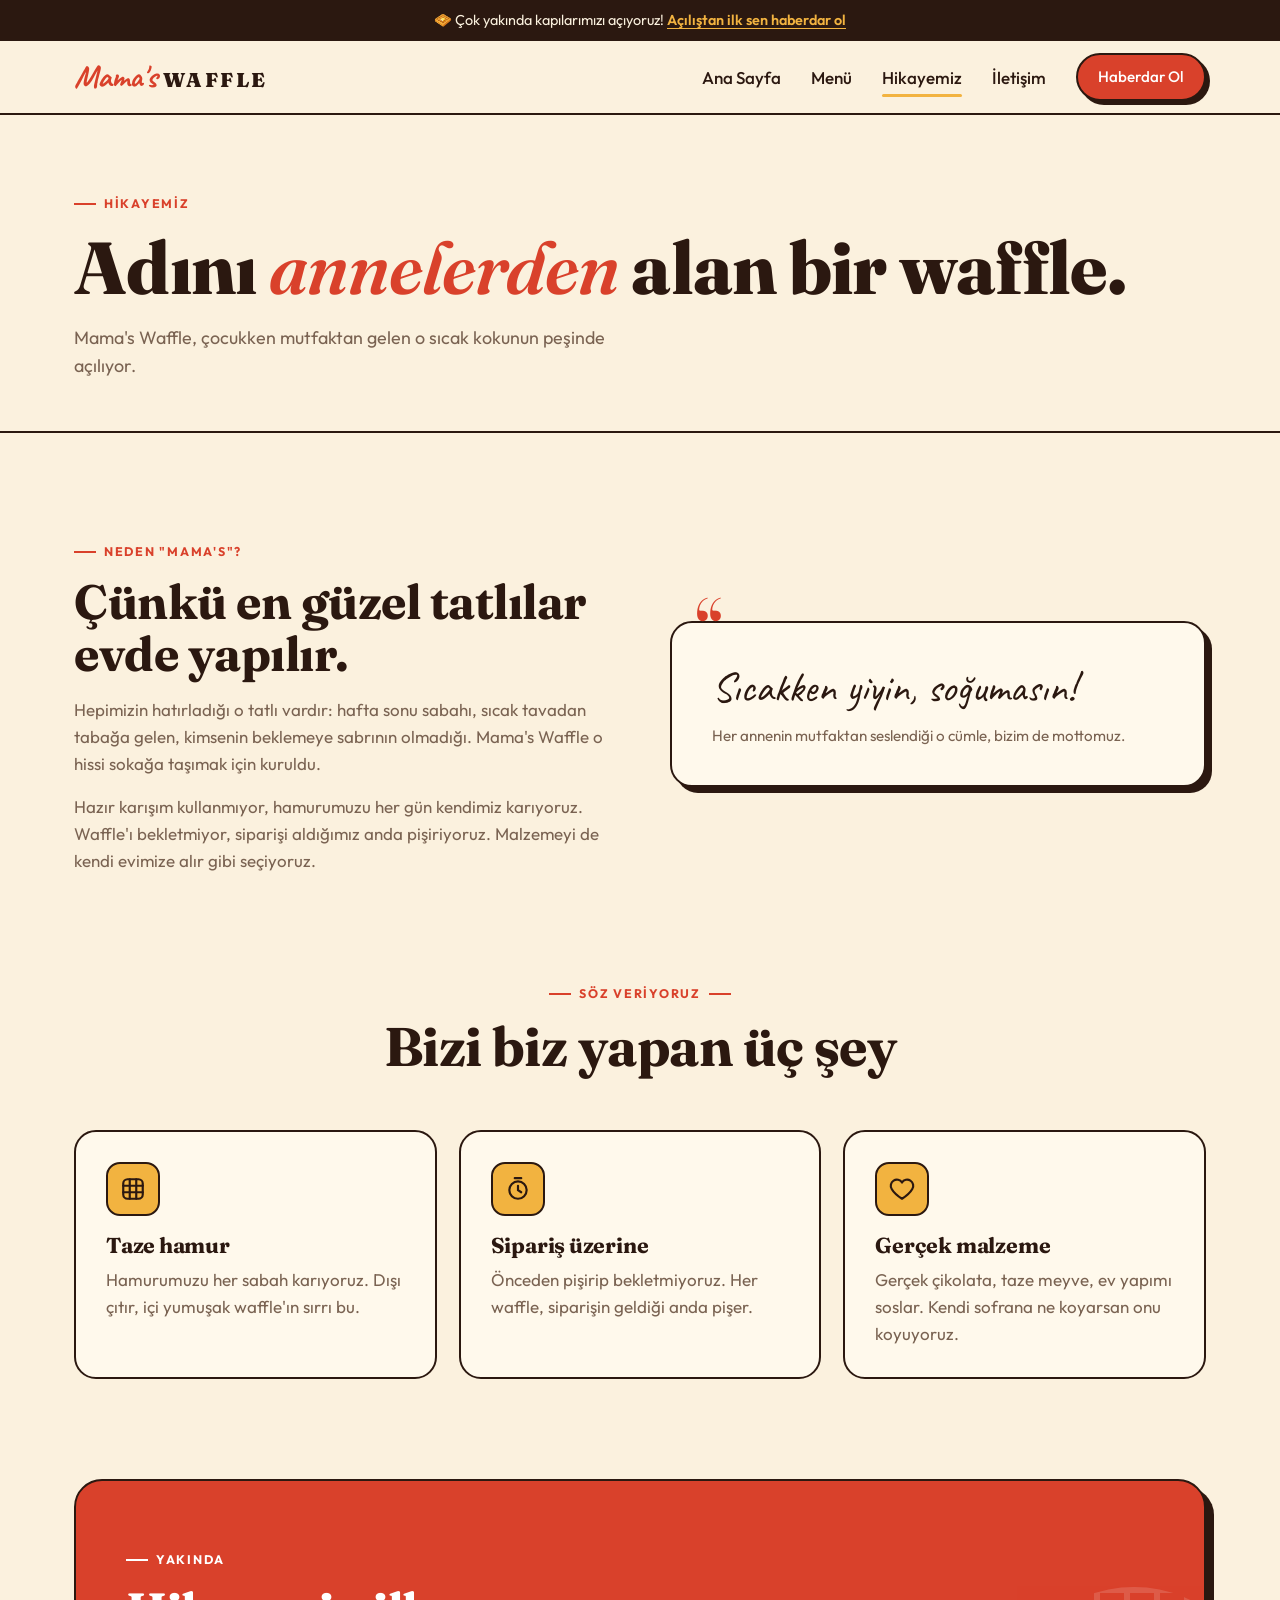
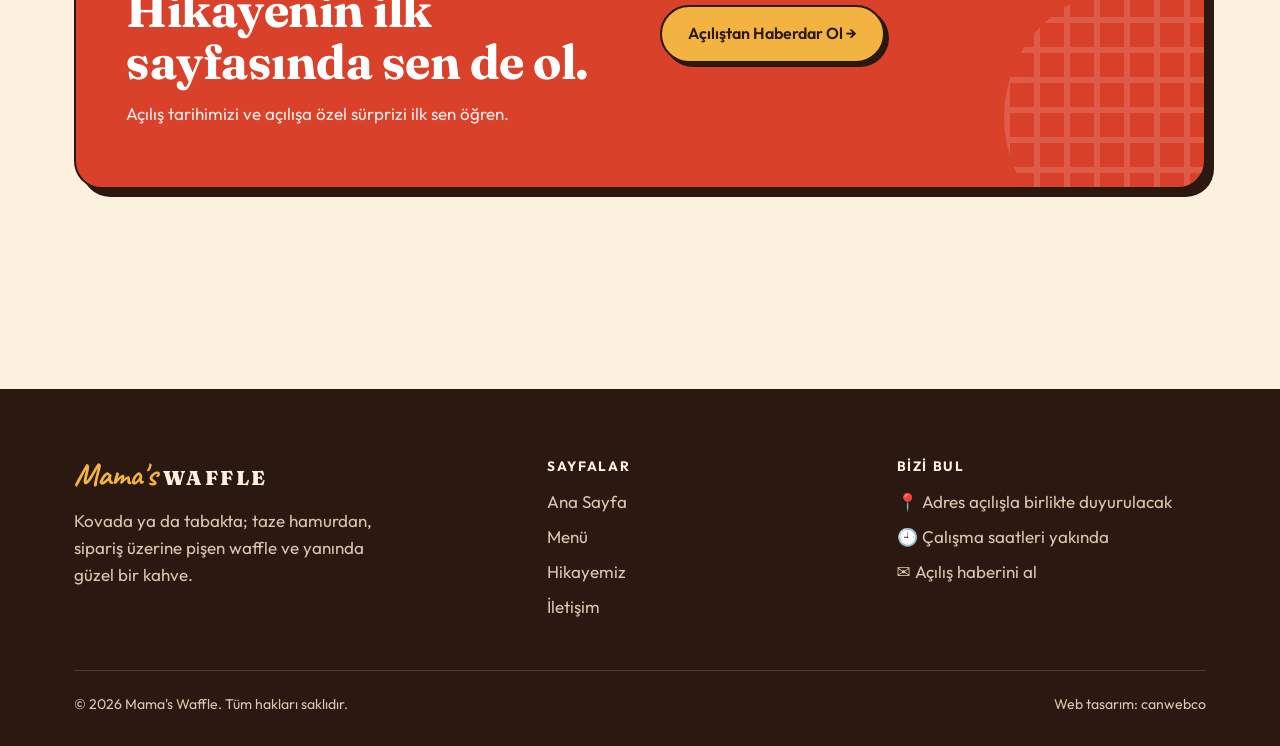
==== hakkimizda.html @ 41959882 "Siteyi yeniden tasarla: kova/tabak konsepti, yeni menü, yakında açılış formu, OG görseli Co-Authored" ====
<!DOCTYPE html>
<html lang="tr">
<head>
<meta charset="UTF-8">
<meta name="viewport" content="width=device-width, initial-scale=1.0">
<title>Hikayemiz | Mama's Waffle</title>
<meta name="description" content="Mama's Waffle'ın hikayesi: taze hamur, sipariş üzerine pişen waffle ve gerçek malzeme.">
<link rel="canonical" href="https://www.mamaswaffle.com/hakkimizda.html">
<meta property="og:type" content="website">
<meta property="og:site_name" content="Mama's Waffle">
<meta property="og:title" content="Hikayemiz | Mama's Waffle">
<meta property="og:description" content="Mama's Waffle'ın hikayesi: taze hamur, sipariş üzerine pişen waffle ve gerçek malzeme.">
<meta property="og:url" content="https://www.mamaswaffle.com/hakkimizda.html">
<meta property="og:image" content="https://www.mamaswaffle.com/images/og-image.png">
<meta name="twitter:card" content="summary_large_image">
<meta name="theme-color" content="#fbf1de">
<link rel="icon" href="favicon.svg" type="image/svg+xml">
<link rel="preconnect" href="https://fonts.googleapis.com">
<link rel="preconnect" href="https://fonts.gstatic.com" crossorigin>
<link href="https://fonts.googleapis.com/css2?family=Caveat:wght@600;700&family=Fraunces:ital,opsz,wght@0,9..144,600;0,9..144,700;0,9..144,800;0,9..144,900;1,9..144,600&family=Outfit:wght@400;500;600;700&display=swap" rel="stylesheet">
<link rel="stylesheet" href="style.css">

</head>
<body>

<div class="announce">🧇 Çok yakında kapılarımızı açıyoruz! <a href="iletisim.html#haber">Açılıştan ilk sen haberdar ol</a></div>

<header>
  <nav class="nav">
    <a href="index.html" class="logo" aria-label="Mama's Waffle ana sayfa"><span class="m">Mama's</span><span class="w">WAFFLE</span></a>
    <div class="nav-links" id="navLinks">
      <a href="index.html">Ana Sayfa</a>
      <a href="menu.html">Menü</a>
      <a href="hakkimizda.html" class="active">Hikayemiz</a>
      <a href="iletisim.html">İletişim</a>
      <a href="iletisim.html#haber" class="btn">Haberdar Ol</a>
    </div>
    <button class="burger" id="burger" aria-label="Menüyü aç" aria-expanded="false"><span></span><span></span><span></span></button>
  </nav>
</header>

<main>
<section class="page-hero">
  <div class="container">
    <span class="eyebrow">Hikayemiz</span>
    <h1>Adını <em>annelerden</em> alan bir waffle.</h1>
    <p>Mama's Waffle, çocukken mutfaktan gelen o sıcak kokunun peşinde açılıyor.</p>
  </div>
</section>

<section class="block">
  <div class="container split">
    <div class="reveal">
      <span class="eyebrow">Neden "Mama's"?</span>
      <h2 style="font-size:clamp(2rem,4vw,3rem)">Çünkü en güzel tatlılar evde yapılır.</h2>
      <p>Hepimizin hatırladığı o tatlı vardır: hafta sonu sabahı, sıcak tavadan tabağa gelen, kimsenin beklemeye sabrının olmadığı. Mama's Waffle o hissi sokağa taşımak için kuruldu.</p>
      <p>Hazır karışım kullanmıyor, hamurumuzu her gün kendimiz karıyoruz. Waffle'ı bekletmiyor, siparişi aldığımız anda pişiriyoruz. Malzemeyi de kendi evimize alır gibi seçiyoruz.</p>
    </div>
    <blockquote class="quote reveal">
      Sıcakken yiyin, soğumasın!
      <small>Her annenin mutfaktan seslendiği o cümle, bizim de mottomuz.</small>
    </blockquote>
  </div>
</section>

<section class="block" style="padding-top:0">
  <div class="container">
    <div class="head center reveal">
      <span class="eyebrow">Söz veriyoruz</span>
      <h2>Bizi biz yapan üç şey</h2>
    </div>
    <div class="values">
      <div class="value reveal">
        <div class="ic"><svg width="26" height="26" viewBox="0 0 24 24" fill="none" stroke="#2b1810" stroke-width="2" stroke-linecap="round"><rect x="3" y="3" width="18" height="18" rx="4"/><path d="M9 3v18M15 3v18M3 9h18M3 15h18"/></svg></div>
        <h3>Taze hamur</h3>
        <p>Hamurumuzu her sabah karıyoruz. Dışı çıtır, içi yumuşak waffle'ın sırrı bu.</p>
      </div>
      <div class="value reveal">
        <div class="ic"><svg width="26" height="26" viewBox="0 0 24 24" fill="none" stroke="#2b1810" stroke-width="2" stroke-linecap="round"><circle cx="12" cy="13" r="8"/><path d="M12 9v4l3 2M9 2h6"/></svg></div>
        <h3>Sipariş üzerine</h3>
        <p>Önceden pişirip bekletmiyoruz. Her waffle, siparişin geldiği anda pişer.</p>
      </div>
      <div class="value reveal">
        <div class="ic"><svg width="26" height="26" viewBox="0 0 24 24" fill="none" stroke="#2b1810" stroke-width="2" stroke-linecap="round" stroke-linejoin="round"><path d="M12 21s-7-4.5-9.5-9A5.5 5.5 0 0 1 12 6a5.5 5.5 0 0 1 9.5 6C19 16.5 12 21 12 21z"/></svg></div>
        <h3>Gerçek malzeme</h3>
        <p>Gerçek çikolata, taze meyve, ev yapımı soslar. Kendi sofrana ne koyarsan onu koyuyoruz.</p>
      </div>
    </div>
  </div>
</section>

<section class="block" style="padding-top:0">
  <div class="container">
    <div class="notify reveal">
      <div>
        <span class="eyebrow" style="color:#fff">Yakında</span>
        <h2>Hikayenin ilk sayfasında sen de ol.</h2>
        <p>Açılış tarihimizi ve açılışa özel sürprizi ilk sen öğren.</p>
      </div>
      <div><a href="iletisim.html#haber" class="btn butter">Açılıştan Haberdar Ol →</a></div>
    </div>
  </div>
</section>
</main>

<footer>
  <div class="container">
    <div class="foot">
      <div>
        <a href="index.html" class="logo"><span class="m">Mama's</span><span class="w">WAFFLE</span></a>
        <p style="margin-top:16px;max-width:320px">Kovada ya da tabakta; taze hamurdan, sipariş üzerine pişen waffle ve yanında güzel bir kahve.</p>
      </div>
      <div>
        <h4>Sayfalar</h4>
        <ul>
          <li><a href="index.html">Ana Sayfa</a></li>
          <li><a href="menu.html">Menü</a></li>
          <li><a href="hakkimizda.html">Hikayemiz</a></li>
          <li><a href="iletisim.html">İletişim</a></li>
        </ul>
      </div>
      <div>
        <h4>Bizi Bul</h4>
        <ul>
          <li>📍 Adres açılışla birlikte duyurulacak</li>
          <li>🕘 Çalışma saatleri yakında</li>
          <li><a href="iletisim.html#haber">✉️ Açılış haberini al</a></li>
        </ul>
      </div>
    </div>
    <div class="foot-bottom">
      <span>© 2026 Mama's Waffle. Tüm hakları saklıdır.</span>
      <span>Web tasarım: <a href="https://canwebco.com" target="_blank" rel="noopener">canwebco</a></span>
    </div>
  </div>
</footer>

<script src="script.js"></script>
</body>
</html>
---- style.css ----
:root{
  --cream:#fbf1de;
  --paper:#fff9ec;
  --cocoa:#2b1810;
  --cocoa-2:#4a2a1a;
  --butter:#f2b340;
  --butter-2:#e39a2a;
  --cherry:#d9412b;
  --cherry-2:#b8321f;
  --pistachio:#8fae5a;
  --ink:#2b1810;
  --muted:#7a6352;
  --line:rgba(43,24,16,.14);
  --radius:22px;
  --shadow:0 18px 40px -18px rgba(43,24,16,.35);
  --display:'Fraunces',Georgia,serif;
  --script:'Caveat',cursive;
  --body:'Outfit',system-ui,sans-serif;
}
*{box-sizing:border-box;margin:0;padding:0}
html{scroll-behavior:smooth}
body{font-family:var(--body);background:var(--cream);color:var(--ink);line-height:1.6;font-size:17px;overflow-x:hidden}
h1,h2,h3,h4{font-family:var(--display);font-weight:700;line-height:1.08;letter-spacing:-.01em}
a{color:inherit;text-decoration:none}
img,svg{max-width:100%;display:block}
.container{max-width:1180px;margin:0 auto;padding:0 24px}
.script{font-family:var(--script);font-weight:700;color:var(--cherry)}

/* Buttons */
.btn{display:inline-flex;align-items:center;gap:10px;background:var(--cherry);color:#fff;border:2px solid var(--cocoa);
  padding:14px 26px;border-radius:999px;font-weight:600;font-size:1rem;cursor:pointer;
  box-shadow:4px 4px 0 var(--cocoa);transition:transform .15s,box-shadow .15s,background .15s;font-family:var(--body)}
.btn:hover{transform:translate(-2px,-2px);box-shadow:6px 6px 0 var(--cocoa)}
.btn:active{transform:translate(2px,2px);box-shadow:1px 1px 0 var(--cocoa)}
.btn.ghost{background:var(--paper);color:var(--cocoa)}
.btn.butter{background:var(--butter);color:var(--cocoa)}
.eyebrow{display:inline-flex;align-items:center;gap:8px;font-size:.78rem;font-weight:700;letter-spacing:.14em;text-transform:uppercase;color:var(--cherry);margin-bottom:14px}
.eyebrow::before{content:'';width:22px;height:2px;background:currentColor}

/* Announcement */
.announce{background:var(--cocoa);color:var(--cream);text-align:center;font-size:.9rem;padding:9px 16px}
.announce a{color:var(--butter);font-weight:600;text-decoration:underline;text-underline-offset:3px}

/* Header */
header{position:sticky;top:0;z-index:50;background:var(--cream);border-bottom:2px solid var(--cocoa)}
.nav{display:flex;align-items:center;justify-content:space-between;max-width:1180px;margin:0 auto;padding:12px 24px;gap:16px}
.logo{display:flex;align-items:baseline;gap:6px;line-height:1}
.logo .m{font-family:var(--script);font-size:2rem;color:var(--cherry);font-weight:700}
.logo .w{font-family:var(--display);font-weight:900;font-size:1.25rem;letter-spacing:.12em;color:var(--cocoa)}
.nav-links{display:flex;align-items:center;gap:30px}
.nav-links a{font-weight:500;position:relative}
.nav-links a:not(.btn)::after{content:'';position:absolute;left:0;bottom:-6px;height:3px;width:0;background:var(--butter);border-radius:3px;transition:width .2s}
.nav-links a:not(.btn):hover::after,.nav-links a.active::after{width:100%}
.nav-links .btn{padding:10px 20px;font-size:.95rem}
.burger{display:none;background:none;border:2px solid var(--cocoa);border-radius:12px;width:46px;height:42px;cursor:pointer;flex-direction:column;justify-content:center;align-items:center;gap:5px}
.burger span{width:20px;height:2px;background:var(--cocoa);border-radius:2px;transition:.2s}
.burger.open span:nth-child(1){transform:translateY(7px) rotate(45deg)}
.burger.open span:nth-child(2){opacity:0}
.burger.open span:nth-child(3){transform:translateY(-7px) rotate(-45deg)}

/* Hero */
.hero{position:relative;padding:70px 0 90px;overflow:hidden}
.hero::before{content:'';position:absolute;inset:0;opacity:.07;pointer-events:none;
  background-image:linear-gradient(90deg,var(--cocoa) 2px,transparent 2px),linear-gradient(var(--cocoa) 2px,transparent 2px);background-size:46px 46px;
  -webkit-mask-image:radial-gradient(ellipse at 75% 45%,#000 0%,transparent 65%);mask-image:radial-gradient(ellipse at 75% 45%,#000 0%,transparent 65%)}
.hero-grid{display:grid;grid-template-columns:1.1fr .9fr;gap:40px;align-items:center;position:relative}
.hero .soon{display:inline-flex;align-items:center;gap:10px;background:var(--paper);border:2px solid var(--cocoa);border-radius:999px;padding:6px 16px 6px 8px;font-weight:600;font-size:.9rem;margin-bottom:26px}
.hero .soon b{background:var(--butter);border-radius:999px;padding:3px 10px;font-size:.78rem;letter-spacing:.06em;text-transform:uppercase}
.hero h1{font-size:clamp(2.8rem,6.4vw,5.4rem);font-weight:800}
.hero h1 em{font-style:italic;font-weight:600;color:var(--cherry)}
.hero h1 .u{position:relative;white-space:nowrap}
.hero h1 .u::after{content:'';position:absolute;left:0;right:0;bottom:.06em;height:.22em;background:var(--butter);z-index:-1;border-radius:4px}
.hero p.lead{font-size:1.18rem;color:var(--muted);max-width:520px;margin:24px 0 34px}
.hero-cta{display:flex;flex-wrap:wrap;gap:14px}
.hero-art{position:relative}
.hero-art svg{width:100%;max-width:470px;margin:0 auto;filter:drop-shadow(0 30px 30px rgba(43,24,16,.18))}
.sticker{position:absolute;background:var(--cherry);color:#fff;font-family:var(--script);font-size:1.5rem;line-height:1.05;text-align:center;
  width:120px;height:120px;border-radius:50%;display:flex;align-items:center;justify-content:center;border:2px solid var(--cocoa);
  transform:rotate(-12deg);right:4%;top:2%;box-shadow:4px 4px 0 var(--cocoa)}
.float{animation:float 5s ease-in-out infinite}
@keyframes float{50%{transform:translateY(-10px)}}

/* Marquee */
.marquee{background:var(--butter);border-block:2px solid var(--cocoa);overflow:hidden;padding:14px 0}
.marquee-track{display:flex;gap:40px;width:max-content;animation:scroll 28s linear infinite}
.marquee span{font-family:var(--display);font-weight:800;font-size:1.35rem;white-space:nowrap;display:flex;align-items:center;gap:40px}
.marquee span::after{content:'✦';color:var(--cherry);font-size:1rem}
@keyframes scroll{to{transform:translateX(-50%)}}

/* Sections */
section.block{padding:100px 0}
.head{max-width:640px;margin-bottom:54px}
.head.center{margin-inline:auto;text-align:center}
.head.center .eyebrow::after{content:'';width:22px;height:2px;background:currentColor}
.head h2{font-size:clamp(2.1rem,4.4vw,3.4rem)}
.head p{color:var(--muted);margin-top:16px;font-size:1.08rem}

/* Duo (kova / tabak) */
.duo{display:grid;grid-template-columns:1fr 1fr;gap:28px}
.duo-card{background:var(--paper);border:2px solid var(--cocoa);border-radius:var(--radius);padding:34px;display:grid;grid-template-columns:1fr 150px;gap:18px;align-items:center;box-shadow:6px 6px 0 var(--cocoa);transition:transform .2s}
.duo-card:hover{transform:translateY(-4px)}
.duo-card.dark{background:var(--cocoa);color:var(--cream)}
.duo-card.dark p{color:#d9c6b2}
.duo-card .num{font-family:var(--script);font-size:1.6rem;color:var(--cherry)}
.duo-card.dark .num{color:var(--butter)}
.duo-card h3{font-size:2rem;margin:4px 0 10px}
.duo-card p{color:var(--muted)}
.duo-card a{display:inline-block;margin-top:18px;font-weight:600;border-bottom:2px solid currentColor}

/* Steps */
.steps{display:grid;grid-template-columns:repeat(3,1fr);gap:0;border:2px solid var(--cocoa);border-radius:var(--radius);overflow:hidden;background:var(--paper)}
.step{padding:38px 32px;border-right:2px solid var(--cocoa)}
.step:last-child{border-right:0}
.step .n{font-family:var(--display);font-size:3.4rem;font-weight:900;color:var(--butter);-webkit-text-stroke:2px var(--cocoa);line-height:1}
.step h3{font-size:1.4rem;margin:16px 0 8px}
.step p{color:var(--muted)}

/* Favorites */
.favs{display:grid;grid-template-columns:repeat(4,1fr);gap:22px}
.fav{background:var(--paper);border:2px solid var(--cocoa);border-radius:var(--radius);overflow:hidden;display:flex;flex-direction:column;transition:transform .2s,box-shadow .2s}
.fav:hover{transform:translateY(-5px);box-shadow:6px 6px 0 var(--cocoa)}
.art{height:170px;position:relative;border-bottom:2px solid var(--cocoa);overflow:hidden;
  --base:#f0b24a;--ridge:#f8cf7c;--sauce:#4a2616;
  background-color:var(--base);
  background-image:linear-gradient(90deg,var(--ridge) 5px,transparent 5px),linear-gradient(var(--ridge) 5px,transparent 5px);
  background-size:26px 26px}
.art::before{content:'';position:absolute;left:-10%;right:-10%;top:34%;height:34px;background:var(--sauce);border-radius:40px;transform:rotate(-8deg);
  box-shadow:0 44px 0 -6px var(--sauce)}
.art::after{content:'';position:absolute;right:18%;top:18%;width:54px;height:54px;border-radius:50%;background:var(--top,#fff9ec);border:2px solid var(--cocoa)}
.art.pist{--sauce:#8fae5a;--top:#4a2616}
.art.coffee{--sauce:#6b3f24;--base:#e8a843;--top:#fff9ec}
.art.fit{--sauce:#f3e3c3;--base:#d9a55a;--ridge:#e9c48a;--top:#e7c34d}
.art.choc{--top:#d9412b}
.art .tag{position:absolute;z-index:1;top:12px;left:12px;background:var(--cherry);color:#fff;font-size:.72rem;font-weight:700;letter-spacing:.08em;text-transform:uppercase;padding:4px 10px;border-radius:999px;border:2px solid var(--cocoa)}
.art .tag.g{background:var(--pistachio)}
.art .tag.y{background:var(--butter);color:var(--cocoa)}
.fav-body{padding:20px 20px 22px;display:flex;flex-direction:column;gap:6px;flex:1}
.fav-body .type{font-size:.78rem;font-weight:700;letter-spacing:.1em;text-transform:uppercase;color:var(--muted)}
.fav-body h3{font-size:1.3rem}
.fav-body p{color:var(--muted);font-size:.95rem;flex:1}

/* Coffee band */
.coffee-band{background:var(--cocoa);color:var(--cream);position:relative;overflow:hidden}
.coffee-band .grid{display:grid;grid-template-columns:.9fr 1.1fr;gap:60px;align-items:center}
.coffee-band h2{font-size:clamp(2.1rem,4.4vw,3.4rem)}
.coffee-band h2 em{color:var(--butter);font-style:italic;font-weight:600}
.coffee-band p{color:#d9c6b2;margin:18px 0 28px;font-size:1.08rem}
.coffee-band .eyebrow{color:var(--butter)}
.combo{display:grid;gap:14px}
.combo div{display:flex;justify-content:space-between;align-items:center;gap:16px;border:2px dashed rgba(251,241,222,.3);border-radius:16px;padding:16px 20px}
.combo b{font-family:var(--display);font-size:1.2rem}
.combo small{display:block;color:#bfa991;font-size:.9rem}
.combo .p{font-family:var(--display);font-weight:800;color:var(--butter);font-size:1.3rem;white-space:nowrap}

/* Fit band */
.fit-band{display:grid;grid-template-columns:auto 1fr auto;gap:30px;align-items:center;background:#e6eed5;border:2px solid var(--cocoa);border-radius:var(--radius);padding:34px 38px;box-shadow:6px 6px 0 var(--cocoa)}
.fit-band .badge{width:92px;height:92px;border-radius:50%;background:var(--pistachio);border:2px solid var(--cocoa);display:flex;align-items:center;justify-content:center;font-family:var(--display);font-weight:900;color:#fff;font-size:1.3rem;transform:rotate(-8deg)}
.fit-band h3{font-size:1.8rem}
.fit-band p{color:#4d5a3a;margin-top:6px}

/* Notify */
.notify{background:var(--cherry);color:#fff;border:2px solid var(--cocoa);border-radius:28px;padding:60px 50px;display:grid;grid-template-columns:1fr 1fr;gap:40px;align-items:center;box-shadow:8px 8px 0 var(--cocoa);position:relative;overflow:hidden}
.notify::after{content:'';position:absolute;right:-60px;bottom:-60px;width:260px;height:260px;border-radius:50%;opacity:.14;
  background-image:linear-gradient(90deg,#fff 6px,transparent 6px),linear-gradient(#fff 6px,transparent 6px);background-size:30px 30px}
.notify h2{font-size:clamp(2rem,4vw,3rem)}
.notify p{opacity:.9;margin-top:12px}
.notify form{display:grid;gap:12px;position:relative;z-index:1}
.field{width:100%;padding:15px 18px;border-radius:14px;border:2px solid var(--cocoa);background:var(--paper);font:inherit;color:var(--ink)}
.field:focus{outline:3px solid var(--butter);outline-offset:1px}
textarea.field{min-height:130px;resize:vertical}
.form-msg{display:none;background:var(--paper);color:var(--cocoa);border:2px solid var(--cocoa);border-radius:14px;padding:14px 16px;font-weight:600}
.form-msg.show{display:block}

/* Page hero */
.page-hero{padding:70px 0 50px;border-bottom:2px solid var(--cocoa);position:relative;overflow:hidden}
.page-hero h1{font-size:clamp(2.6rem,6vw,4.6rem);font-weight:800}
.page-hero h1 em{font-style:italic;color:var(--cherry);font-weight:600}
.page-hero p{color:var(--muted);font-size:1.12rem;max-width:560px;margin-top:16px}

/* Menu page */
.tabs{position:sticky;top:68px;z-index:40;background:var(--cream);border-bottom:2px solid var(--cocoa)}
.tabs .container{display:flex;gap:10px;overflow-x:auto;padding-top:12px;padding-bottom:12px;scrollbar-width:none}
.tabs .container::-webkit-scrollbar{display:none}
.tabs a{flex:none;border:2px solid var(--cocoa);border-radius:999px;padding:7px 16px;font-weight:600;font-size:.92rem;background:var(--paper)}
.tabs a:hover,.tabs a.on{background:var(--butter)}
.menu-sec{padding:70px 0 20px;scroll-margin-top:130px}
.menu-sec .sec-head{display:flex;align-items:end;justify-content:space-between;gap:20px;border-bottom:2px solid var(--cocoa);padding-bottom:16px;margin-bottom:10px;flex-wrap:wrap}
.menu-sec h2{font-size:clamp(2rem,4vw,2.8rem)}
.menu-sec .sec-head p{color:var(--muted);max-width:420px}
.m-grid{display:grid;grid-template-columns:1fr 1fr;column-gap:60px}
.m-item{padding:22px 0;border-bottom:1px dashed var(--line)}
.m-row{display:flex;align-items:baseline;gap:12px}
.m-row h3{font-size:1.25rem;font-weight:700}
.m-row .dots{flex:1;border-bottom:2px dotted rgba(43,24,16,.3);transform:translateY(-4px)}
.m-row .price{font-family:var(--display);font-weight:800;font-size:1.2rem;color:var(--cherry)}
.m-item p{color:var(--muted);font-size:.95rem;margin-top:4px}
.pill{display:inline-block;font-size:.66rem;font-weight:700;letter-spacing:.08em;text-transform:uppercase;padding:2px 8px;border-radius:999px;border:1.5px solid var(--cocoa);vertical-align:middle;margin-left:4px;font-family:var(--body)}
.pill.r{background:var(--cherry);color:#fff}
.pill.y{background:var(--butter)}
.pill.g{background:var(--pistachio);color:#fff}
.note{margin:50px 0 0;background:var(--paper);border:2px dashed var(--cocoa);border-radius:16px;padding:18px 22px;color:var(--muted);font-size:.95rem}

/* About */
.split{display:grid;grid-template-columns:1fr 1fr;gap:60px;align-items:center}
.split p{color:var(--muted);margin-top:16px;font-size:1.06rem}
.quote{font-family:var(--script);font-size:clamp(1.9rem,3.4vw,2.6rem);line-height:1.2;color:var(--cocoa);background:var(--paper);border:2px solid var(--cocoa);border-radius:var(--radius);padding:40px;box-shadow:6px 6px 0 var(--cocoa);position:relative}
.quote::before{content:'“';position:absolute;top:-34px;left:24px;font-family:var(--display);font-size:6rem;color:var(--cherry);line-height:1}
.quote small{display:block;font-family:var(--body);font-size:.95rem;color:var(--muted);margin-top:14px}
.values{display:grid;grid-template-columns:repeat(3,1fr);gap:22px}
.value{background:var(--paper);border:2px solid var(--cocoa);border-radius:var(--radius);padding:30px}
.value .ic{width:54px;height:54px;border-radius:14px;border:2px solid var(--cocoa);display:flex;align-items:center;justify-content:center;background:var(--butter);margin-bottom:18px}
.value h3{font-size:1.35rem;margin-bottom:8px}
.value p{color:var(--muted)}

/* Contact */
.contact-grid{display:grid;grid-template-columns:.9fr 1.1fr;gap:40px;align-items:start}
.info-list{display:grid;gap:16px}
.info{display:flex;gap:16px;align-items:flex-start;background:var(--paper);border:2px solid var(--cocoa);border-radius:18px;padding:20px}
.info .ic{flex:none;width:46px;height:46px;border-radius:12px;background:var(--butter);border:2px solid var(--cocoa);display:flex;align-items:center;justify-content:center}
.info h3{font-size:1.1rem;font-family:var(--body);font-weight:700}
.info p{color:var(--muted);font-size:.95rem}
.card-form{background:var(--paper);border:2px solid var(--cocoa);border-radius:var(--radius);padding:34px;box-shadow:6px 6px 0 var(--cocoa);display:grid;gap:14px}
.card-form h2{font-size:1.9rem}
.card-form label{font-weight:600;font-size:.92rem;display:grid;gap:6px}
.row2{display:grid;grid-template-columns:1fr 1fr;gap:14px}

/* Footer */
footer{background:var(--cocoa);color:#d9c6b2;padding:70px 0 30px;margin-top:100px}
.foot{display:grid;grid-template-columns:1.4fr 1fr 1fr;gap:40px}
footer .logo .w{color:var(--cream)}
footer .logo .m{color:var(--butter)}
footer h4{font-family:var(--body);color:var(--cream);font-size:.85rem;letter-spacing:.12em;text-transform:uppercase;margin-bottom:14px}
footer ul{list-style:none;display:grid;gap:8px}
footer a:hover{color:var(--butter)}
.foot-bottom{border-top:1px solid rgba(251,241,222,.15);margin-top:50px;padding-top:22px;display:flex;justify-content:space-between;gap:16px;flex-wrap:wrap;font-size:.88rem}

/* Reveal */
.reveal{opacity:0;translate:0 24px;transition:opacity .7s ease,translate .7s ease}
.reveal.in{opacity:1;translate:none}
@media (prefers-reduced-motion:reduce){.reveal{opacity:1;translate:none}.marquee-track,.float{animation:none}}

/* Responsive */
@media (max-width:1000px){
  .favs{grid-template-columns:repeat(2,1fr)}
  .duo{grid-template-columns:1fr}
  .coffee-band .grid,.split,.contact-grid,.notify{grid-template-columns:1fr}
}
@media (max-width:820px){
  body{font-size:16px}
  .container,.nav{padding-left:16px;padding-right:16px}
  .burger{display:flex}
  .nav-links{position:absolute;left:0;right:0;top:100%;flex-direction:column;align-items:stretch;gap:0;background:var(--cream);border-bottom:2px solid var(--cocoa);
    max-height:0;overflow:hidden;transition:max-height .3s ease}
  .nav-links.open{max-height:420px}
  .nav-links a{padding:15px 16px;border-top:1px solid var(--line)}
  .nav-links a:not(.btn)::after{display:none}
  .nav-links .btn{margin:14px 16px;justify-content:center;border-top:2px solid var(--cocoa)}
  .hero{padding:44px 0 64px}
  .hero-grid{grid-template-columns:1fr}
  .hero-art{order:-1;max-width:340px;margin:0 auto}
  .sticker{width:92px;height:92px;font-size:1.15rem;right:0}
  section.block{padding:70px 0}
  .steps{grid-template-columns:1fr}
  .step{border-right:0;border-bottom:2px solid var(--cocoa)}
  .step:last-child{border-bottom:0}
  .duo-card{grid-template-columns:1fr 100px;padding:24px}
  .fit-band{grid-template-columns:1fr;text-align:left;padding:28px}
  .notify{padding:40px 24px}
  .m-grid{grid-template-columns:1fr}
  .values{grid-template-columns:1fr}
  .foot{grid-template-columns:1fr}
  .tabs{top:66px}
  .row2{grid-template-columns:1fr}
  .card-form{padding:24px}
}
@media (max-width:520px){
  .favs{grid-template-columns:1fr}
  .hero-cta{flex-direction:column}
  .hero-cta .btn{justify-content:center}
  .duo-card{grid-template-columns:1fr}
  .duo-card svg{width:120px}
}
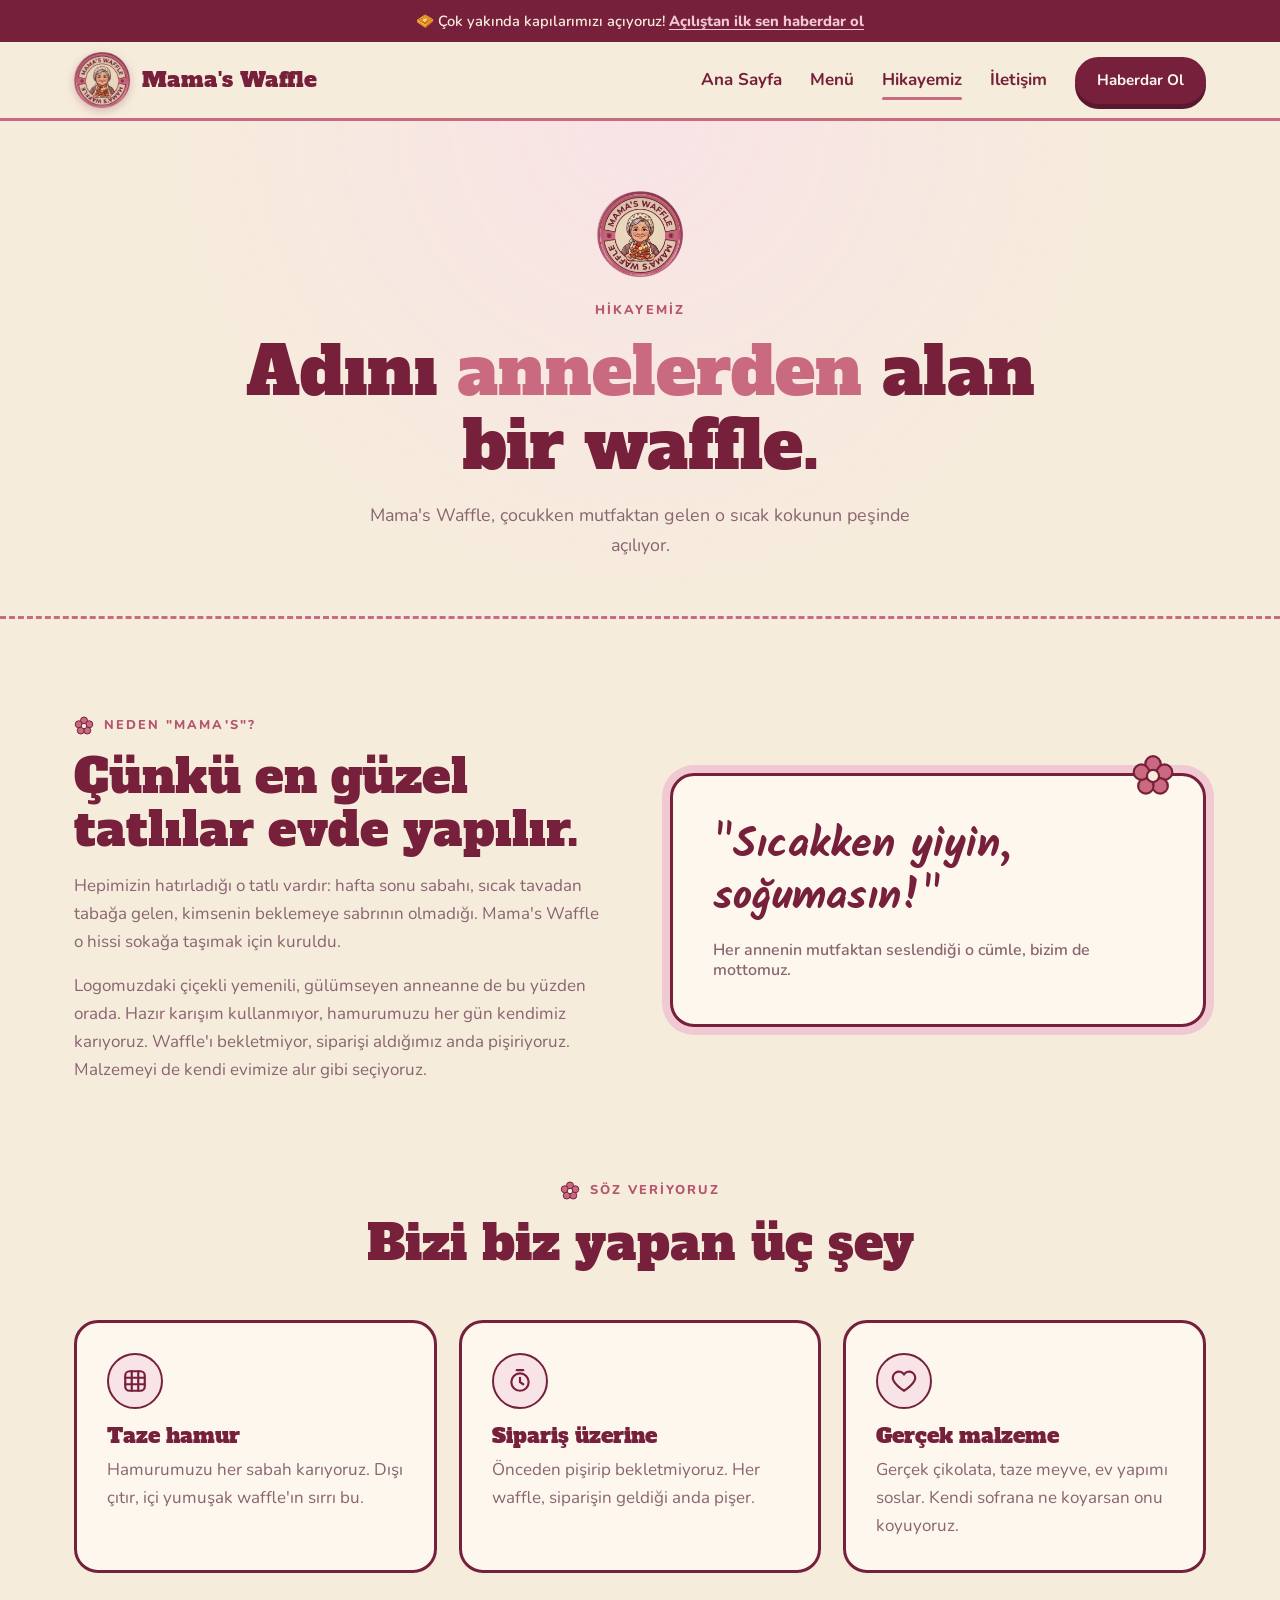
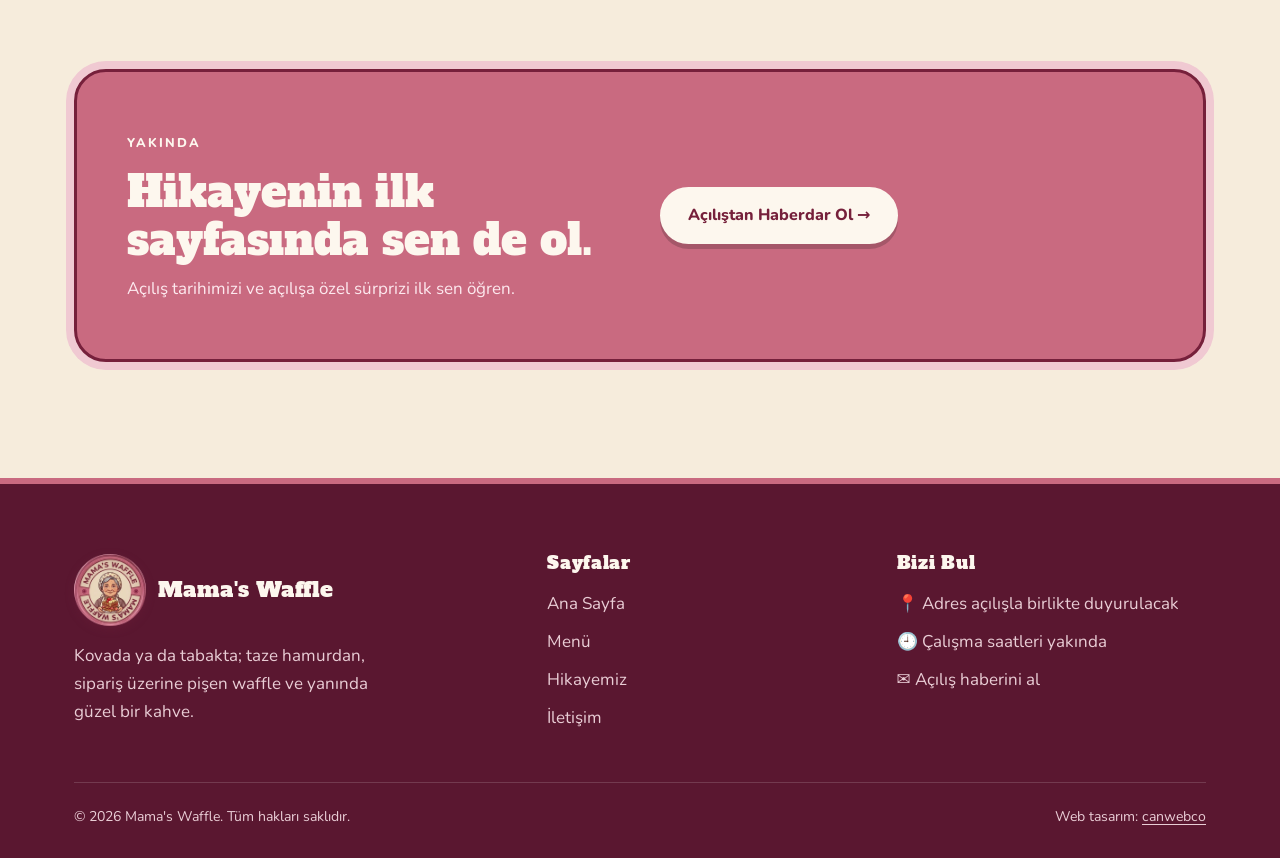
==== commit 78c3090a: "Logoya göre yeni tasarım: gül pembe/mürdüm/krem palet, Alfa Slab One + Nunito, logo görselleri, anne" ====
--- a/hakkimizda.html
+++ b/hakkimizda.html
@@ -4,22 +4,22 @@
 <meta charset="UTF-8">
 <meta name="viewport" content="width=device-width, initial-scale=1.0">
 <title>Hikayemiz | Mama's Waffle</title>
-<meta name="description" content="Mama's Waffle'ın hikayesi: taze hamur, sipariş üzerine pişen waffle ve gerçek malzeme.">
+<meta name="description" content="Mama's Waffle'ın hikayesi: anneanne tarifi, taze hamur, sipariş üzerine pişen waffle ve gerçek malzeme.">
 <link rel="canonical" href="https://www.mamaswaffle.com/hakkimizda.html">
 <meta property="og:type" content="website">
 <meta property="og:site_name" content="Mama's Waffle">
 <meta property="og:title" content="Hikayemiz | Mama's Waffle">
-<meta property="og:description" content="Mama's Waffle'ın hikayesi: taze hamur, sipariş üzerine pişen waffle ve gerçek malzeme.">
+<meta property="og:description" content="Mama's Waffle'ın hikayesi: anneanne tarifi, taze hamur, sipariş üzerine pişen waffle ve gerçek malzeme.">
 <meta property="og:url" content="https://www.mamaswaffle.com/hakkimizda.html">
 <meta property="og:image" content="https://www.mamaswaffle.com/images/og-image.png">
 <meta name="twitter:card" content="summary_large_image">
-<meta name="theme-color" content="#fbf1de">
-<link rel="icon" href="favicon.svg" type="image/svg+xml">
+<meta name="theme-color" content="#76203b">
+<link rel="icon" href="favicon.png" type="image/png">
+<link rel="apple-touch-icon" href="images/apple-touch-icon.png">
 <link rel="preconnect" href="https://fonts.googleapis.com">
 <link rel="preconnect" href="https://fonts.gstatic.com" crossorigin>
-<link href="https://fonts.googleapis.com/css2?family=Caveat:wght@600;700&family=Fraunces:ital,opsz,wght@0,9..144,600;0,9..144,700;0,9..144,800;0,9..144,900;1,9..144,600&family=Outfit:wght@400;500;600;700&display=swap" rel="stylesheet">
+<link href="https://fonts.googleapis.com/css2?family=Alfa+Slab+One&family=Kalam:wght@700&family=Nunito:wght@400;600;700;800&display=swap" rel="stylesheet">
 <link rel="stylesheet" href="style.css">
-
 </head>
 <body>
 
@@ -27,7 +27,7 @@
 
 <header>
   <nav class="nav">
-    <a href="index.html" class="logo" aria-label="Mama's Waffle ana sayfa"><span class="m">Mama's</span><span class="w">WAFFLE</span></a>
+    <a href="index.html" class="logo" aria-label="Mama's Waffle ana sayfa"><img src="images/logo-320.webp" alt="Mama's Waffle logosu" width="56" height="56"><span>Mama's Waffle</span></a>
     <div class="nav-links" id="navLinks">
       <a href="index.html">Ana Sayfa</a>
       <a href="menu.html">Menü</a>
@@ -42,6 +42,7 @@
 <main>
 <section class="page-hero">
   <div class="container">
+    <img class="mini" src="images/logo-320.webp" alt="" width="86" height="86">
     <span class="eyebrow">Hikayemiz</span>
     <h1>Adını <em>annelerden</em> alan bir waffle.</h1>
     <p>Mama's Waffle, çocukken mutfaktan gelen o sıcak kokunun peşinde açılıyor.</p>
@@ -51,13 +52,13 @@
 <section class="block">
   <div class="container split">
     <div class="reveal">
-      <span class="eyebrow">Neden "Mama's"?</span>
-      <h2 style="font-size:clamp(2rem,4vw,3rem)">Çünkü en güzel tatlılar evde yapılır.</h2>
+      <span class="eyebrow"><i class="flower"></i>Neden "Mama's"?</span>
+      <h2>Çünkü en güzel tatlılar evde yapılır.</h2>
       <p>Hepimizin hatırladığı o tatlı vardır: hafta sonu sabahı, sıcak tavadan tabağa gelen, kimsenin beklemeye sabrının olmadığı. Mama's Waffle o hissi sokağa taşımak için kuruldu.</p>
-      <p>Hazır karışım kullanmıyor, hamurumuzu her gün kendimiz karıyoruz. Waffle'ı bekletmiyor, siparişi aldığımız anda pişiriyoruz. Malzemeyi de kendi evimize alır gibi seçiyoruz.</p>
+      <p>Logomuzdaki çiçekli yemenili, gülümseyen anneanne de bu yüzden orada. Hazır karışım kullanmıyor, hamurumuzu her gün kendimiz karıyoruz. Waffle'ı bekletmiyor, siparişi aldığımız anda pişiriyoruz. Malzemeyi de kendi evimize alır gibi seçiyoruz.</p>
     </div>
     <blockquote class="quote reveal">
-      Sıcakken yiyin, soğumasın!
+      "Sıcakken yiyin, soğumasın!"
       <small>Her annenin mutfaktan seslendiği o cümle, bizim de mottomuz.</small>
     </blockquote>
   </div>
@@ -66,22 +67,22 @@
 <section class="block" style="padding-top:0">
   <div class="container">
     <div class="head center reveal">
-      <span class="eyebrow">Söz veriyoruz</span>
+      <span class="eyebrow"><i class="flower"></i>Söz veriyoruz</span>
       <h2>Bizi biz yapan üç şey</h2>
     </div>
     <div class="values">
       <div class="value reveal">
-        <div class="ic"><svg width="26" height="26" viewBox="0 0 24 24" fill="none" stroke="#2b1810" stroke-width="2" stroke-linecap="round"><rect x="3" y="3" width="18" height="18" rx="4"/><path d="M9 3v18M15 3v18M3 9h18M3 15h18"/></svg></div>
+        <div class="ic"><svg width="26" height="26" viewBox="0 0 24 24" fill="none" stroke="#76203b" stroke-width="2" stroke-linecap="round"><rect x="3" y="3" width="18" height="18" rx="4"/><path d="M9 3v18M15 3v18M3 9h18M3 15h18"/></svg></div>
         <h3>Taze hamur</h3>
         <p>Hamurumuzu her sabah karıyoruz. Dışı çıtır, içi yumuşak waffle'ın sırrı bu.</p>
       </div>
       <div class="value reveal">
-        <div class="ic"><svg width="26" height="26" viewBox="0 0 24 24" fill="none" stroke="#2b1810" stroke-width="2" stroke-linecap="round"><circle cx="12" cy="13" r="8"/><path d="M12 9v4l3 2M9 2h6"/></svg></div>
+        <div class="ic"><svg width="26" height="26" viewBox="0 0 24 24" fill="none" stroke="#76203b" stroke-width="2" stroke-linecap="round"><circle cx="12" cy="13" r="8"/><path d="M12 9v4l3 2M9 2h6"/></svg></div>
         <h3>Sipariş üzerine</h3>
         <p>Önceden pişirip bekletmiyoruz. Her waffle, siparişin geldiği anda pişer.</p>
       </div>
       <div class="value reveal">
-        <div class="ic"><svg width="26" height="26" viewBox="0 0 24 24" fill="none" stroke="#2b1810" stroke-width="2" stroke-linecap="round" stroke-linejoin="round"><path d="M12 21s-7-4.5-9.5-9A5.5 5.5 0 0 1 12 6a5.5 5.5 0 0 1 9.5 6C19 16.5 12 21 12 21z"/></svg></div>
+        <div class="ic"><svg width="26" height="26" viewBox="0 0 24 24" fill="none" stroke="#76203b" stroke-width="2" stroke-linecap="round" stroke-linejoin="round"><path d="M12 21s-7-4.5-9.5-9A5.5 5.5 0 0 1 12 6a5.5 5.5 0 0 1 9.5 6C19 16.5 12 21 12 21z"/></svg></div>
         <h3>Gerçek malzeme</h3>
         <p>Gerçek çikolata, taze meyve, ev yapımı soslar. Kendi sofrana ne koyarsan onu koyuyoruz.</p>
       </div>
@@ -93,11 +94,11 @@
   <div class="container">
     <div class="notify reveal">
       <div>
-        <span class="eyebrow" style="color:#fff">Yakında</span>
+        <span class="eyebrow">Yakında</span>
         <h2>Hikayenin ilk sayfasında sen de ol.</h2>
         <p>Açılış tarihimizi ve açılışa özel sürprizi ilk sen öğren.</p>
       </div>
-      <div><a href="iletisim.html#haber" class="btn butter">Açılıştan Haberdar Ol →</a></div>
+      <div><a href="iletisim.html#haber" class="btn light">Açılıştan Haberdar Ol →</a></div>
     </div>
   </div>
 </section>
@@ -107,7 +108,7 @@
   <div class="container">
     <div class="foot">
       <div>
-        <a href="index.html" class="logo"><span class="m">Mama's</span><span class="w">WAFFLE</span></a>
+        <a href="index.html" class="logo"><img src="images/logo-320.webp" alt="" width="72" height="72" loading="lazy"><span>Mama's Waffle</span></a>
         <p style="margin-top:16px;max-width:320px">Kovada ya da tabakta; taze hamurdan, sipariş üzerine pişen waffle ve yanında güzel bir kahve.</p>
       </div>
       <div>
--- a/style.css
+++ b/style.css
@@ -1,282 +1,287 @@
+/* Mama's Waffle — logodan alınan renkler: gül pembe çerçeve, mürdüm yazı, krem zemin, waffle balı */
 :root{
-  --cream:#fbf1de;
-  --paper:#fff9ec;
-  --cocoa:#2b1810;
-  --cocoa-2:#4a2a1a;
-  --butter:#f2b340;
-  --butter-2:#e39a2a;
-  --cherry:#d9412b;
-  --cherry-2:#b8321f;
-  --pistachio:#8fae5a;
-  --ink:#2b1810;
-  --muted:#7a6352;
-  --line:rgba(43,24,16,.14);
-  --radius:22px;
-  --shadow:0 18px 40px -18px rgba(43,24,16,.35);
-  --display:'Fraunces',Georgia,serif;
-  --script:'Caveat',cursive;
-  --body:'Outfit',system-ui,sans-serif;
+  --rose:#c96a80;
+  --rose-2:#b4566d;
+  --rose-soft:#f0c9d2;
+  --blush:#f8e3e6;
+  --plum:#76203b;
+  --plum-2:#5a1730;
+  --cream:#f6ecdc;
+  --paper:#fdf7ee;
+  --honey:#e3a35f;
+  --honey-soft:#f6dcb8;
+  --berry:#c8343f;
+  --ink:#4a1a2b;
+  --muted:#8a6470;
+  --line:rgba(118,32,59,.16);
+  --radius:24px;
+  --display:'Alfa Slab One',Georgia,serif;
+  --body:'Nunito',system-ui,sans-serif;
+  --hand:'Kalam',cursive;
 }
 *{box-sizing:border-box;margin:0;padding:0}
 html{scroll-behavior:smooth}
-body{font-family:var(--body);background:var(--cream);color:var(--ink);line-height:1.6;font-size:17px;overflow-x:hidden}
-h1,h2,h3,h4{font-family:var(--display);font-weight:700;line-height:1.08;letter-spacing:-.01em}
+body{font-family:var(--body);background:var(--cream);color:var(--ink);line-height:1.65;font-size:17px;overflow-x:hidden}
+h1,h2,h3,h4{font-family:var(--display);font-weight:400;line-height:1.1;color:var(--plum)}
 a{color:inherit;text-decoration:none}
 img,svg{max-width:100%;display:block}
 .container{max-width:1180px;margin:0 auto;padding:0 24px}
-.script{font-family:var(--script);font-weight:700;color:var(--cherry)}
-
-/* Buttons */
-.btn{display:inline-flex;align-items:center;gap:10px;background:var(--cherry);color:#fff;border:2px solid var(--cocoa);
-  padding:14px 26px;border-radius:999px;font-weight:600;font-size:1rem;cursor:pointer;
-  box-shadow:4px 4px 0 var(--cocoa);transition:transform .15s,box-shadow .15s,background .15s;font-family:var(--body)}
-.btn:hover{transform:translate(-2px,-2px);box-shadow:6px 6px 0 var(--cocoa)}
-.btn:active{transform:translate(2px,2px);box-shadow:1px 1px 0 var(--cocoa)}
-.btn.ghost{background:var(--paper);color:var(--cocoa)}
-.btn.butter{background:var(--butter);color:var(--cocoa)}
-.eyebrow{display:inline-flex;align-items:center;gap:8px;font-size:.78rem;font-weight:700;letter-spacing:.14em;text-transform:uppercase;color:var(--cherry);margin-bottom:14px}
-.eyebrow::before{content:'';width:22px;height:2px;background:currentColor}
-
-/* Announcement */
-.announce{background:var(--cocoa);color:var(--cream);text-align:center;font-size:.9rem;padding:9px 16px}
-.announce a{color:var(--butter);font-weight:600;text-decoration:underline;text-underline-offset:3px}
+.hand{font-family:var(--hand);font-weight:700;color:var(--rose-2)}
+
+/* Çiçek süsü (logodaki çiçek) */
+.flower{display:inline-block;width:20px;height:20px;background:url(images/flower.svg) center/contain no-repeat;flex-shrink:0}
+
+/* Butonlar */
+.btn{display:inline-flex;align-items:center;justify-content:center;gap:10px;background:var(--plum);color:var(--paper);border:2.5px solid var(--plum);
+  padding:13px 26px;border-radius:999px;font-weight:800;font-size:1rem;cursor:pointer;font-family:var(--body);
+  box-shadow:0 5px 0 var(--plum-2);transition:transform .15s,box-shadow .15s,background .15s}
+.btn:hover{transform:translateY(-2px);box-shadow:0 7px 0 var(--plum-2)}
+.btn:active{transform:translateY(3px);box-shadow:0 2px 0 var(--plum-2)}
+.btn.rose{background:var(--rose);border-color:var(--plum)}
+.btn.ghost{background:var(--paper);color:var(--plum);border-color:var(--plum)}
+.btn.light{background:var(--paper);color:var(--plum);border-color:var(--paper);box-shadow:0 5px 0 rgba(0,0,0,.18)}
+
+.eyebrow{display:inline-flex;align-items:center;gap:10px;font-size:.8rem;font-weight:800;letter-spacing:.16em;text-transform:uppercase;color:var(--rose-2);margin-bottom:14px}
+
+/* Duyuru */
+.announce{background:var(--plum);color:var(--cream);text-align:center;font-size:.92rem;padding:9px 16px;font-weight:600}
+.announce a{color:var(--rose-soft);font-weight:800;text-decoration:underline;text-underline-offset:3px}
 
 /* Header */
-header{position:sticky;top:0;z-index:50;background:var(--cream);border-bottom:2px solid var(--cocoa)}
-.nav{display:flex;align-items:center;justify-content:space-between;max-width:1180px;margin:0 auto;padding:12px 24px;gap:16px}
-.logo{display:flex;align-items:baseline;gap:6px;line-height:1}
-.logo .m{font-family:var(--script);font-size:2rem;color:var(--cherry);font-weight:700}
-.logo .w{font-family:var(--display);font-weight:900;font-size:1.25rem;letter-spacing:.12em;color:var(--cocoa)}
-.nav-links{display:flex;align-items:center;gap:30px}
-.nav-links a{font-weight:500;position:relative}
-.nav-links a:not(.btn)::after{content:'';position:absolute;left:0;bottom:-6px;height:3px;width:0;background:var(--butter);border-radius:3px;transition:width .2s}
+header{position:sticky;top:0;z-index:50;background:var(--cream);border-bottom:3px solid var(--rose)}
+.nav{display:flex;align-items:center;justify-content:space-between;max-width:1180px;margin:0 auto;padding:10px 24px;gap:16px}
+.logo{display:flex;align-items:center;gap:12px;line-height:1}
+.logo img{width:56px;height:56px;filter:drop-shadow(0 3px 4px rgba(118,32,59,.25))}
+.logo span{font-family:var(--display);font-size:1.35rem;color:var(--plum);letter-spacing:.02em}
+.nav-links{display:flex;align-items:center;gap:28px}
+.nav-links a{font-weight:700;position:relative;color:var(--plum)}
+.nav-links a:not(.btn)::after{content:'';position:absolute;left:0;bottom:-6px;height:3px;width:0;background:var(--rose);border-radius:3px;transition:width .2s}
 .nav-links a:not(.btn):hover::after,.nav-links a.active::after{width:100%}
-.nav-links .btn{padding:10px 20px;font-size:.95rem}
-.burger{display:none;background:none;border:2px solid var(--cocoa);border-radius:12px;width:46px;height:42px;cursor:pointer;flex-direction:column;justify-content:center;align-items:center;gap:5px}
-.burger span{width:20px;height:2px;background:var(--cocoa);border-radius:2px;transition:.2s}
-.burger.open span:nth-child(1){transform:translateY(7px) rotate(45deg)}
+.nav-links .btn{padding:9px 20px;font-size:.95rem;color:var(--paper)}
+.burger{display:none;background:var(--paper);border:2.5px solid var(--plum);border-radius:14px;width:48px;height:44px;cursor:pointer;flex-direction:column;justify-content:center;align-items:center;gap:5px}
+.burger span{width:20px;height:2.5px;background:var(--plum);border-radius:2px;transition:.2s}
+.burger.open span:nth-child(1){transform:translateY(7.5px) rotate(45deg)}
 .burger.open span:nth-child(2){opacity:0}
-.burger.open span:nth-child(3){transform:translateY(-7px) rotate(-45deg)}
+.burger.open span:nth-child(3){transform:translateY(-7.5px) rotate(-45deg)}
 
 /* Hero */
-.hero{position:relative;padding:70px 0 90px;overflow:hidden}
-.hero::before{content:'';position:absolute;inset:0;opacity:.07;pointer-events:none;
-  background-image:linear-gradient(90deg,var(--cocoa) 2px,transparent 2px),linear-gradient(var(--cocoa) 2px,transparent 2px);background-size:46px 46px;
-  -webkit-mask-image:radial-gradient(ellipse at 75% 45%,#000 0%,transparent 65%);mask-image:radial-gradient(ellipse at 75% 45%,#000 0%,transparent 65%)}
+.hero{position:relative;padding:64px 0 90px;overflow:hidden;
+  background:radial-gradient(circle at 78% 46%,var(--blush) 0,transparent 42%)}
+.hero::before{content:'';position:absolute;inset:0;pointer-events:none;opacity:.5;
+  background-image:radial-gradient(var(--rose-soft) 1.6px,transparent 1.6px);background-size:26px 26px;
+  -webkit-mask-image:linear-gradient(90deg,transparent 30%,#000 100%);mask-image:linear-gradient(90deg,transparent 30%,#000 100%)}
 .hero-grid{display:grid;grid-template-columns:1.1fr .9fr;gap:40px;align-items:center;position:relative}
-.hero .soon{display:inline-flex;align-items:center;gap:10px;background:var(--paper);border:2px solid var(--cocoa);border-radius:999px;padding:6px 16px 6px 8px;font-weight:600;font-size:.9rem;margin-bottom:26px}
-.hero .soon b{background:var(--butter);border-radius:999px;padding:3px 10px;font-size:.78rem;letter-spacing:.06em;text-transform:uppercase}
-.hero h1{font-size:clamp(2.8rem,6.4vw,5.4rem);font-weight:800}
-.hero h1 em{font-style:italic;font-weight:600;color:var(--cherry)}
-.hero h1 .u{position:relative;white-space:nowrap}
-.hero h1 .u::after{content:'';position:absolute;left:0;right:0;bottom:.06em;height:.22em;background:var(--butter);z-index:-1;border-radius:4px}
+.soon{display:inline-flex;align-items:center;gap:10px;background:var(--paper);border:2.5px solid var(--plum);border-radius:999px;padding:6px 16px 6px 8px;font-weight:700;font-size:.92rem;margin-bottom:26px;color:var(--plum)}
+.soon b{background:var(--rose);color:var(--paper);border-radius:999px;padding:3px 11px;font-size:.76rem;letter-spacing:.08em;text-transform:uppercase}
+.hero h1{font-size:clamp(2.6rem,6vw,4.9rem);letter-spacing:-.01em}
+.hero h1 em{font-style:normal;color:var(--rose)}
+.hero h1 .hl{font-family:var(--hand);font-weight:700;color:var(--rose-2);font-size:.82em;display:inline-block;transform:rotate(-3deg)}
 .hero p.lead{font-size:1.18rem;color:var(--muted);max-width:520px;margin:24px 0 34px}
 .hero-cta{display:flex;flex-wrap:wrap;gap:14px}
-.hero-art{position:relative}
-.hero-art svg{width:100%;max-width:470px;margin:0 auto;filter:drop-shadow(0 30px 30px rgba(43,24,16,.18))}
-.sticker{position:absolute;background:var(--cherry);color:#fff;font-family:var(--script);font-size:1.5rem;line-height:1.05;text-align:center;
-  width:120px;height:120px;border-radius:50%;display:flex;align-items:center;justify-content:center;border:2px solid var(--cocoa);
-  transform:rotate(-12deg);right:4%;top:2%;box-shadow:4px 4px 0 var(--cocoa)}
-.float{animation:float 5s ease-in-out infinite}
-@keyframes float{50%{transform:translateY(-10px)}}
-
-/* Marquee */
-.marquee{background:var(--butter);border-block:2px solid var(--cocoa);overflow:hidden;padding:14px 0}
-.marquee-track{display:flex;gap:40px;width:max-content;animation:scroll 28s linear infinite}
-.marquee span{font-family:var(--display);font-weight:800;font-size:1.35rem;white-space:nowrap;display:flex;align-items:center;gap:40px}
-.marquee span::after{content:'✦';color:var(--cherry);font-size:1rem}
+.badge-wrap{position:relative;width:min(100%,460px);margin:0 auto;aspect-ratio:1}
+.badge-wrap::before{content:'';position:absolute;inset:-6%;border-radius:50%;border:3px dashed var(--rose);opacity:.55;animation:spin 60s linear infinite}
+.badge-wrap img{position:relative;width:100%;height:100%;filter:drop-shadow(0 26px 30px rgba(118,32,59,.28));animation:float 5s ease-in-out infinite}
+.badge-wrap .f1,.badge-wrap .f2,.badge-wrap .f3{position:absolute;width:42px;height:42px}
+.badge-wrap .f1{top:-2%;left:4%}.badge-wrap .f2{bottom:6%;right:-4%;width:34px;height:34px}.badge-wrap .f3{top:40%;left:-8%;width:28px;height:28px}
+.sticker{position:absolute;right:-2%;top:4%;width:118px;height:118px;border-radius:50%;background:var(--honey);color:var(--plum);border:3px solid var(--plum);
+  display:flex;align-items:center;justify-content:center;text-align:center;font-family:var(--hand);font-weight:700;font-size:1.45rem;line-height:1.05;transform:rotate(12deg);box-shadow:0 5px 0 var(--plum-2);z-index:2}
+@keyframes float{50%{transform:translateY(-12px)}}
+@keyframes spin{to{transform:rotate(360deg)}}
+
+/* Kayan şerit */
+.marquee{background:var(--rose);color:var(--paper);border-block:3px solid var(--plum);overflow:hidden;padding:14px 0}
+.marquee-track{display:flex;gap:36px;width:max-content;animation:scroll 30s linear infinite;align-items:center}
+.marquee span{font-family:var(--display);font-size:1.3rem;letter-spacing:.04em;text-transform:uppercase;display:flex;align-items:center;gap:36px}
+.marquee span::after{content:'';width:20px;height:20px;background:url(images/flower-cream.svg) center/contain no-repeat}
 @keyframes scroll{to{transform:translateX(-50%)}}
 
-/* Sections */
-section.block{padding:100px 0}
-.head{max-width:640px;margin-bottom:54px}
-.head.center{margin-inline:auto;text-align:center}
-.head.center .eyebrow::after{content:'';width:22px;height:2px;background:currentColor}
-.head h2{font-size:clamp(2.1rem,4.4vw,3.4rem)}
-.head p{color:var(--muted);margin-top:16px;font-size:1.08rem}
-
-/* Duo (kova / tabak) */
+/* Bölümler */
+.block{padding:96px 0}
+.head{max-width:640px;margin-bottom:50px}
+.head.center{text-align:center;margin-inline:auto}
+.head h2{font-size:clamp(2rem,4.2vw,3.1rem)}
+.head p{color:var(--muted);margin-top:14px;font-size:1.08rem}
+
+/* Etiket bandı başlık (logodaki yay bant gibi) */
+.ribbon{display:inline-block;background:var(--paper);border:3px solid var(--plum);border-radius:14px;padding:6px 18px;font-family:var(--display);color:var(--plum);letter-spacing:.06em;text-transform:uppercase;font-size:.95rem;box-shadow:0 0 0 5px var(--rose)}
+
+/* Kova / tabak */
 .duo{display:grid;grid-template-columns:1fr 1fr;gap:28px}
-.duo-card{background:var(--paper);border:2px solid var(--cocoa);border-radius:var(--radius);padding:34px;display:grid;grid-template-columns:1fr 150px;gap:18px;align-items:center;box-shadow:6px 6px 0 var(--cocoa);transition:transform .2s}
+.duo-card{background:var(--paper);border:3px solid var(--plum);border-radius:var(--radius);padding:34px;display:grid;grid-template-columns:1fr 140px;gap:18px;align-items:center;box-shadow:0 0 0 7px var(--rose-soft);transition:transform .2s}
 .duo-card:hover{transform:translateY(-4px)}
-.duo-card.dark{background:var(--cocoa);color:var(--cream)}
-.duo-card.dark p{color:#d9c6b2}
-.duo-card .num{font-family:var(--script);font-size:1.6rem;color:var(--cherry)}
-.duo-card.dark .num{color:var(--butter)}
-.duo-card h3{font-size:2rem;margin:4px 0 10px}
+.duo-card.alt{background:var(--plum);color:var(--cream);box-shadow:0 0 0 7px var(--rose)}
+.duo-card.alt h3{color:var(--paper)}
+.duo-card .num{font-weight:800;font-size:.82rem;letter-spacing:.12em;text-transform:uppercase;color:var(--rose-2)}
+.duo-card.alt .num{color:var(--rose-soft)}
+.duo-card h3{font-size:2rem;margin:8px 0 10px}
 .duo-card p{color:var(--muted)}
-.duo-card a{display:inline-block;margin-top:18px;font-weight:600;border-bottom:2px solid currentColor}
-
-/* Steps */
-.steps{display:grid;grid-template-columns:repeat(3,1fr);gap:0;border:2px solid var(--cocoa);border-radius:var(--radius);overflow:hidden;background:var(--paper)}
-.step{padding:38px 32px;border-right:2px solid var(--cocoa)}
-.step:last-child{border-right:0}
-.step .n{font-family:var(--display);font-size:3.4rem;font-weight:900;color:var(--butter);-webkit-text-stroke:2px var(--cocoa);line-height:1}
-.step h3{font-size:1.4rem;margin:16px 0 8px}
+.duo-card.alt p{color:#e9cdd5}
+.duo-card a{display:inline-block;margin-top:16px;font-weight:800;border-bottom:2.5px solid var(--rose)}
+
+/* Adımlar */
+.steps{display:grid;grid-template-columns:repeat(3,1fr);gap:24px}
+.step{background:var(--paper);border-radius:var(--radius);padding:36px 30px;border:3px solid var(--plum);position:relative;text-align:center}
+.step .n{width:62px;height:62px;border-radius:50%;background:var(--rose);color:var(--paper);font-family:var(--display);font-size:1.6rem;display:flex;align-items:center;justify-content:center;margin:-68px auto 16px;border:3px solid var(--plum);box-shadow:0 0 0 6px var(--cream)}
+.step h3{font-size:1.3rem;margin-bottom:8px}
 .step p{color:var(--muted)}
-
-/* Favorites */
+.steps-wrap{padding-top:34px}
+
+/* Favoriler */
 .favs{display:grid;grid-template-columns:repeat(4,1fr);gap:22px}
-.fav{background:var(--paper);border:2px solid var(--cocoa);border-radius:var(--radius);overflow:hidden;display:flex;flex-direction:column;transition:transform .2s,box-shadow .2s}
-.fav:hover{transform:translateY(-5px);box-shadow:6px 6px 0 var(--cocoa)}
-.art{height:170px;position:relative;border-bottom:2px solid var(--cocoa);overflow:hidden;
-  --base:#f0b24a;--ridge:#f8cf7c;--sauce:#4a2616;
-  background-color:var(--base);
-  background-image:linear-gradient(90deg,var(--ridge) 5px,transparent 5px),linear-gradient(var(--ridge) 5px,transparent 5px);
-  background-size:26px 26px}
-.art::before{content:'';position:absolute;left:-10%;right:-10%;top:34%;height:34px;background:var(--sauce);border-radius:40px;transform:rotate(-8deg);
-  box-shadow:0 44px 0 -6px var(--sauce)}
-.art::after{content:'';position:absolute;right:18%;top:18%;width:54px;height:54px;border-radius:50%;background:var(--top,#fff9ec);border:2px solid var(--cocoa)}
-.art.pist{--sauce:#8fae5a;--top:#4a2616}
-.art.coffee{--sauce:#6b3f24;--base:#e8a843;--top:#fff9ec}
-.art.fit{--sauce:#f3e3c3;--base:#d9a55a;--ridge:#e9c48a;--top:#e7c34d}
-.art.choc{--top:#d9412b}
-.art .tag{position:absolute;z-index:1;top:12px;left:12px;background:var(--cherry);color:#fff;font-size:.72rem;font-weight:700;letter-spacing:.08em;text-transform:uppercase;padding:4px 10px;border-radius:999px;border:2px solid var(--cocoa)}
-.art .tag.g{background:var(--pistachio)}
-.art .tag.y{background:var(--butter);color:var(--cocoa)}
-.fav-body{padding:20px 20px 22px;display:flex;flex-direction:column;gap:6px;flex:1}
-.fav-body .type{font-size:.78rem;font-weight:700;letter-spacing:.1em;text-transform:uppercase;color:var(--muted)}
-.fav-body h3{font-size:1.3rem}
-.fav-body p{color:var(--muted);font-size:.95rem;flex:1}
-
-/* Coffee band */
-.coffee-band{background:var(--cocoa);color:var(--cream);position:relative;overflow:hidden}
-.coffee-band .grid{display:grid;grid-template-columns:.9fr 1.1fr;gap:60px;align-items:center}
-.coffee-band h2{font-size:clamp(2.1rem,4.4vw,3.4rem)}
-.coffee-band h2 em{color:var(--butter);font-style:italic;font-weight:600}
-.coffee-band p{color:#d9c6b2;margin:18px 0 28px;font-size:1.08rem}
-.coffee-band .eyebrow{color:var(--butter)}
+.fav{background:var(--paper);border:3px solid var(--plum);border-radius:var(--radius);overflow:hidden;display:flex;flex-direction:column;transition:transform .2s,box-shadow .2s}
+.fav:hover{transform:translateY(-5px);box-shadow:0 10px 0 var(--rose)}
+.art{height:160px;position:relative;border-bottom:3px solid var(--plum);display:flex;align-items:center;justify-content:center}
+.art svg{width:110px;height:110px}
+.art.a1{background:#e6efd4}.art.a2{background:var(--honey-soft)}.art.a3{background:var(--blush)}.art.a4{background:#efe2f0}
+.tag{position:absolute;top:12px;left:12px;background:var(--plum);color:var(--paper);font-size:.72rem;font-weight:800;letter-spacing:.08em;text-transform:uppercase;padding:4px 10px;border-radius:999px}
+.tag.r{background:var(--rose)}.tag.g{background:#6d8a3a}
+.fav-body{padding:18px 20px 22px;display:flex;flex-direction:column;gap:4px;flex:1}
+.fav-body .type{font-size:.76rem;font-weight:800;letter-spacing:.12em;text-transform:uppercase;color:var(--rose-2)}
+.fav-body h3{font-size:1.25rem}
+.fav-body p{color:var(--muted);font-size:.95rem}
+
+/* Mama bandı */
+.mama-band{background:var(--plum);color:var(--cream);position:relative;overflow:hidden}
+.mama-band::before{content:'';position:absolute;inset:0;opacity:.08;background:url(images/flower-cream.svg) 0 0/56px 56px}
+.mama-band .grid{display:grid;grid-template-columns:.8fr 1.2fr;gap:56px;align-items:center;position:relative}
+.mama-band h2{color:var(--paper);font-size:clamp(2rem,4vw,3rem)}
+.mama-band h2 em{font-style:normal;color:var(--rose-soft)}
+.mama-band p{color:#e9cdd5;margin:18px 0 28px;font-size:1.08rem}
+.mama-band .eyebrow{color:var(--rose-soft)}
+.mama-band .portrait{max-width:340px;margin:0 auto;border-radius:50%;box-shadow:0 0 0 10px var(--rose),0 0 0 14px var(--plum-2)}
+
+/* Kahve */
 .combo{display:grid;gap:14px}
-.combo div{display:flex;justify-content:space-between;align-items:center;gap:16px;border:2px dashed rgba(251,241,222,.3);border-radius:16px;padding:16px 20px}
-.combo b{font-family:var(--display);font-size:1.2rem}
-.combo small{display:block;color:#bfa991;font-size:.9rem}
-.combo .p{font-family:var(--display);font-weight:800;color:var(--butter);font-size:1.3rem;white-space:nowrap}
-
-/* Fit band */
-.fit-band{display:grid;grid-template-columns:auto 1fr auto;gap:30px;align-items:center;background:#e6eed5;border:2px solid var(--cocoa);border-radius:var(--radius);padding:34px 38px;box-shadow:6px 6px 0 var(--cocoa)}
-.fit-band .badge{width:92px;height:92px;border-radius:50%;background:var(--pistachio);border:2px solid var(--cocoa);display:flex;align-items:center;justify-content:center;font-family:var(--display);font-weight:900;color:#fff;font-size:1.3rem;transform:rotate(-8deg)}
-.fit-band h3{font-size:1.8rem}
-.fit-band p{color:#4d5a3a;margin-top:6px}
-
-/* Notify */
-.notify{background:var(--cherry);color:#fff;border:2px solid var(--cocoa);border-radius:28px;padding:60px 50px;display:grid;grid-template-columns:1fr 1fr;gap:40px;align-items:center;box-shadow:8px 8px 0 var(--cocoa);position:relative;overflow:hidden}
-.notify::after{content:'';position:absolute;right:-60px;bottom:-60px;width:260px;height:260px;border-radius:50%;opacity:.14;
-  background-image:linear-gradient(90deg,#fff 6px,transparent 6px),linear-gradient(#fff 6px,transparent 6px);background-size:30px 30px}
-.notify h2{font-size:clamp(2rem,4vw,3rem)}
-.notify p{opacity:.9;margin-top:12px}
-.notify form{display:grid;gap:12px;position:relative;z-index:1}
-.field{width:100%;padding:15px 18px;border-radius:14px;border:2px solid var(--cocoa);background:var(--paper);font:inherit;color:var(--ink)}
-.field:focus{outline:3px solid var(--butter);outline-offset:1px}
+.combo div{display:flex;justify-content:space-between;align-items:center;gap:16px;background:var(--paper);border:3px solid var(--plum);border-radius:18px;padding:18px 22px}
+.combo b{display:block;font-family:var(--display);font-weight:400;color:var(--plum);font-size:1.1rem}
+.combo small{color:var(--muted);font-size:.92rem}
+.combo .p{background:var(--rose);color:var(--paper);font-weight:800;font-size:.8rem;padding:5px 12px;border-radius:999px;white-space:nowrap;text-transform:uppercase;letter-spacing:.06em}
+.split{display:grid;grid-template-columns:1fr 1fr;gap:60px;align-items:center}
+.split h2{font-size:clamp(2rem,4vw,3rem)}
+.split p{color:var(--muted);margin-top:16px}
+
+/* Fit */
+.fit-band{display:grid;grid-template-columns:auto 1fr auto;gap:30px;align-items:center;background:#e9efd9;border:3px solid var(--plum);border-radius:var(--radius);padding:32px 36px}
+.fit-band .badge{width:84px;height:84px;border-radius:50%;background:#6d8a3a;color:var(--paper);display:flex;align-items:center;justify-content:center;font-family:var(--display);font-size:1.3rem;border:3px solid var(--plum)}
+.fit-band h3{font-size:1.6rem}
+.fit-band p{color:var(--muted);margin-top:6px}
+
+/* Haber ver */
+.notify{background:var(--rose);color:var(--paper);border:3px solid var(--plum);border-radius:32px;padding:56px 50px;display:grid;grid-template-columns:1fr 1fr;gap:40px;align-items:center;position:relative;overflow:hidden;box-shadow:0 0 0 8px var(--rose-soft)}
+.notify h2{color:var(--paper);font-size:clamp(1.9rem,3.6vw,2.7rem)}
+.notify p{margin-top:12px;color:#fde9ee}
+.notify .eyebrow{color:var(--paper)}
+.notify form{display:grid;gap:12px}
+.field{width:100%;padding:14px 18px;border-radius:14px;border:2.5px solid var(--plum);background:var(--paper);font:inherit;color:var(--ink)}
+.field:focus{outline:3px solid var(--rose-soft);outline-offset:1px}
 textarea.field{min-height:130px;resize:vertical}
-.form-msg{display:none;background:var(--paper);color:var(--cocoa);border:2px solid var(--cocoa);border-radius:14px;padding:14px 16px;font-weight:600}
+.form-msg{display:none;background:var(--paper);color:var(--plum);border:2.5px solid var(--plum);border-radius:14px;padding:13px 16px;font-weight:700}
 .form-msg.show{display:block}
 
-/* Page hero */
-.page-hero{padding:70px 0 50px;border-bottom:2px solid var(--cocoa);position:relative;overflow:hidden}
-.page-hero h1{font-size:clamp(2.6rem,6vw,4.6rem);font-weight:800}
-.page-hero h1 em{font-style:italic;color:var(--cherry);font-weight:600}
-.page-hero p{color:var(--muted);font-size:1.12rem;max-width:560px;margin-top:16px}
-
-/* Menu page */
-.tabs{position:sticky;top:68px;z-index:40;background:var(--cream);border-bottom:2px solid var(--cocoa)}
-.tabs .container{display:flex;gap:10px;overflow-x:auto;padding-top:12px;padding-bottom:12px;scrollbar-width:none}
+/* Sayfa başı */
+.page-hero{padding:70px 0 56px;position:relative;overflow:hidden;text-align:center;background:radial-gradient(circle at 50% 0,var(--blush),transparent 60%);border-bottom:3px dashed var(--rose)}
+.page-hero h1{font-size:clamp(2.4rem,5.5vw,4.2rem);max-width:820px;margin:0 auto}
+.page-hero h1 em{font-style:normal;color:var(--rose)}
+.page-hero p{color:var(--muted);max-width:600px;margin:18px auto 0;font-size:1.12rem}
+.page-hero .mini{width:86px;height:86px;margin:0 auto 18px}
+
+/* Menü */
+.tabs{position:sticky;top:79px;z-index:40;background:var(--cream);border-bottom:2px solid var(--line)}
+.tabs .container{display:flex;gap:8px;overflow-x:auto;padding-block:12px;scrollbar-width:none}
 .tabs .container::-webkit-scrollbar{display:none}
-.tabs a{flex:none;border:2px solid var(--cocoa);border-radius:999px;padding:7px 16px;font-weight:600;font-size:.92rem;background:var(--paper)}
-.tabs a:hover,.tabs a.on{background:var(--butter)}
-.menu-sec{padding:70px 0 20px;scroll-margin-top:130px}
-.menu-sec .sec-head{display:flex;align-items:end;justify-content:space-between;gap:20px;border-bottom:2px solid var(--cocoa);padding-bottom:16px;margin-bottom:10px;flex-wrap:wrap}
-.menu-sec h2{font-size:clamp(2rem,4vw,2.8rem)}
-.menu-sec .sec-head p{color:var(--muted);max-width:420px}
+.tabs a{white-space:nowrap;padding:8px 16px;border-radius:999px;font-weight:800;font-size:.92rem;border:2.5px solid var(--plum);color:var(--plum);background:var(--paper);transition:background .15s,color .15s}
+.tabs a.on,.tabs a:hover{background:var(--plum);color:var(--paper)}
+.menu-sec{padding:64px 0 16px;scroll-margin-top:150px}
+.sec-head{display:flex;align-items:flex-end;justify-content:space-between;gap:30px;flex-wrap:wrap;margin-bottom:22px;padding-bottom:16px;border-bottom:3px solid var(--plum)}
+.sec-head h2{font-size:clamp(1.8rem,3.6vw,2.5rem);display:flex;align-items:center;gap:12px}
+.sec-head p{color:var(--muted);max-width:460px}
 .m-grid{display:grid;grid-template-columns:1fr 1fr;column-gap:60px}
-.m-item{padding:22px 0;border-bottom:1px dashed var(--line)}
+.m-item{padding:20px 0;border-bottom:2px dotted var(--rose-soft)}
 .m-row{display:flex;align-items:baseline;gap:12px}
-.m-row h3{font-size:1.25rem;font-weight:700}
-.m-row .dots{flex:1;border-bottom:2px dotted rgba(43,24,16,.3);transform:translateY(-4px)}
-.m-row .price{font-family:var(--display);font-weight:800;font-size:1.2rem;color:var(--cherry)}
+.m-row h3{font-family:var(--body);font-weight:800;font-size:1.12rem;color:var(--plum)}
+.m-row .dots{flex:1;border-bottom:2px dotted var(--rose);transform:translateY(-5px)}
+.m-row .price{font-family:var(--display);color:var(--rose-2);font-size:1.15rem}
 .m-item p{color:var(--muted);font-size:.95rem;margin-top:4px}
-.pill{display:inline-block;font-size:.66rem;font-weight:700;letter-spacing:.08em;text-transform:uppercase;padding:2px 8px;border-radius:999px;border:1.5px solid var(--cocoa);vertical-align:middle;margin-left:4px;font-family:var(--body)}
-.pill.r{background:var(--cherry);color:#fff}
-.pill.y{background:var(--butter)}
-.pill.g{background:var(--pistachio);color:#fff}
-.note{margin:50px 0 0;background:var(--paper);border:2px dashed var(--cocoa);border-radius:16px;padding:18px 22px;color:var(--muted);font-size:.95rem}
-
-/* About */
-.split{display:grid;grid-template-columns:1fr 1fr;gap:60px;align-items:center}
-.split p{color:var(--muted);margin-top:16px;font-size:1.06rem}
-.quote{font-family:var(--script);font-size:clamp(1.9rem,3.4vw,2.6rem);line-height:1.2;color:var(--cocoa);background:var(--paper);border:2px solid var(--cocoa);border-radius:var(--radius);padding:40px;box-shadow:6px 6px 0 var(--cocoa);position:relative}
-.quote::before{content:'“';position:absolute;top:-34px;left:24px;font-family:var(--display);font-size:6rem;color:var(--cherry);line-height:1}
-.quote small{display:block;font-family:var(--body);font-size:.95rem;color:var(--muted);margin-top:14px}
+.pill{display:inline-block;font-size:.66rem;font-weight:800;letter-spacing:.08em;text-transform:uppercase;padding:2px 8px;border-radius:999px;vertical-align:middle;margin-left:4px;background:var(--plum);color:var(--paper)}
+.pill.r{background:var(--rose)}.pill.y{background:var(--honey);color:var(--plum)}.pill.g{background:#6d8a3a}
+.note{margin:46px 0 80px;background:var(--paper);border:2.5px dashed var(--rose);border-radius:18px;padding:18px 22px;color:var(--muted);font-size:.95rem}
+.note.inline{margin:26px 0 0}
+
+/* Hikaye */
+.quote{font-family:var(--hand);font-size:clamp(1.9rem,3.4vw,2.6rem);line-height:1.25;color:var(--plum);background:var(--paper);border:3px solid var(--plum);border-radius:var(--radius);padding:44px 40px;box-shadow:0 0 0 8px var(--rose-soft);position:relative;font-weight:700}
+.quote small{display:block;font-family:var(--body);font-size:1rem;color:var(--muted);margin-top:16px;font-weight:600}
+.quote::before{content:'';position:absolute;top:-22px;right:28px;width:44px;height:44px;background:url(images/flower.svg) center/contain no-repeat}
 .values{display:grid;grid-template-columns:repeat(3,1fr);gap:22px}
-.value{background:var(--paper);border:2px solid var(--cocoa);border-radius:var(--radius);padding:30px}
-.value .ic{width:54px;height:54px;border-radius:14px;border:2px solid var(--cocoa);display:flex;align-items:center;justify-content:center;background:var(--butter);margin-bottom:18px}
-.value h3{font-size:1.35rem;margin-bottom:8px}
+.value{background:var(--paper);border:3px solid var(--plum);border-radius:var(--radius);padding:30px}
+.value .ic{width:56px;height:56px;border-radius:50%;background:var(--blush);border:2.5px solid var(--plum);display:flex;align-items:center;justify-content:center;margin-bottom:16px}
+.value h3{font-size:1.3rem;margin-bottom:8px}
 .value p{color:var(--muted)}
 
-/* Contact */
+/* İletişim */
 .contact-grid{display:grid;grid-template-columns:.9fr 1.1fr;gap:40px;align-items:start}
 .info-list{display:grid;gap:16px}
-.info{display:flex;gap:16px;align-items:flex-start;background:var(--paper);border:2px solid var(--cocoa);border-radius:18px;padding:20px}
-.info .ic{flex:none;width:46px;height:46px;border-radius:12px;background:var(--butter);border:2px solid var(--cocoa);display:flex;align-items:center;justify-content:center}
-.info h3{font-size:1.1rem;font-family:var(--body);font-weight:700}
-.info p{color:var(--muted);font-size:.95rem}
-.card-form{background:var(--paper);border:2px solid var(--cocoa);border-radius:var(--radius);padding:34px;box-shadow:6px 6px 0 var(--cocoa);display:grid;gap:14px}
-.card-form h2{font-size:1.9rem}
-.card-form label{font-weight:600;font-size:.92rem;display:grid;gap:6px}
+.info{display:flex;gap:16px;align-items:flex-start;background:var(--paper);border:3px solid var(--plum);border-radius:20px;padding:20px}
+.info .ic{width:46px;height:46px;border-radius:50%;background:var(--blush);display:flex;align-items:center;justify-content:center;flex-shrink:0;border:2px solid var(--plum)}
+.info h3{font-size:1.15rem}
+.info p{color:var(--muted);font-size:.96rem}
+.card-form{background:var(--paper);border:3px solid var(--plum);border-radius:var(--radius);padding:34px;display:grid;gap:14px;box-shadow:0 0 0 8px var(--rose-soft)}
+.card-form h2{font-size:1.7rem;margin-bottom:6px}
+.card-form label{display:grid;gap:6px;font-weight:700;font-size:.92rem;color:var(--plum)}
 .row2{display:grid;grid-template-columns:1fr 1fr;gap:14px}
 
 /* Footer */
-footer{background:var(--cocoa);color:#d9c6b2;padding:70px 0 30px;margin-top:100px}
+footer{background:var(--plum-2);color:#e9cdd5;padding:70px 0 30px;margin-top:20px;border-top:6px solid var(--rose)}
 .foot{display:grid;grid-template-columns:1.4fr 1fr 1fr;gap:40px}
-footer .logo .w{color:var(--cream)}
-footer .logo .m{color:var(--butter)}
-footer h4{font-family:var(--body);color:var(--cream);font-size:.85rem;letter-spacing:.12em;text-transform:uppercase;margin-bottom:14px}
-footer ul{list-style:none;display:grid;gap:8px}
-footer a:hover{color:var(--butter)}
-.foot-bottom{border-top:1px solid rgba(251,241,222,.15);margin-top:50px;padding-top:22px;display:flex;justify-content:space-between;gap:16px;flex-wrap:wrap;font-size:.88rem}
-
-/* Reveal */
+footer .logo span{color:var(--paper)}
+footer .logo img{width:72px;height:72px}
+footer h4{color:var(--paper);font-size:1.1rem;margin-bottom:16px;letter-spacing:.04em}
+footer ul{list-style:none;display:grid;gap:10px}
+footer a:hover{color:var(--paper)}
+.foot-bottom{border-top:1px solid rgba(255,255,255,.15);margin-top:50px;padding-top:22px;display:flex;justify-content:space-between;gap:16px;flex-wrap:wrap;font-size:.88rem}
+.foot-bottom a{text-decoration:underline;text-underline-offset:3px}
+
+/* Kaydırınca belirme */
 .reveal{opacity:0;translate:0 24px;transition:opacity .7s ease,translate .7s ease}
-.reveal.in{opacity:1;translate:none}
-@media (prefers-reduced-motion:reduce){.reveal{opacity:1;translate:none}.marquee-track,.float{animation:none}}
-
-/* Responsive */
-@media (max-width:1000px){
-  .favs{grid-template-columns:repeat(2,1fr)}
+.reveal.in{opacity:1;translate:0 0}
+@media (prefers-reduced-motion:reduce){*{animation:none!important;transition:none!important}.reveal{opacity:1;translate:0 0}}
+
+/* Mobil */
+@media (max-width:980px){
+  .hero-grid,.split,.mama-band .grid,.contact-grid,.notify{grid-template-columns:1fr}
+  .hero-art{order:-1}
+  .badge-wrap{width:min(78%,360px)}
+  .favs{grid-template-columns:1fr 1fr}
   .duo{grid-template-columns:1fr}
-  .coffee-band .grid,.split,.contact-grid,.notify{grid-template-columns:1fr}
+  .values,.steps{grid-template-columns:1fr}
+  .steps{gap:56px}
+  .foot{grid-template-columns:1fr 1fr}
+  .foot>div:first-child{grid-column:1/-1}
 }
 @media (max-width:820px){
+  .burger{display:flex}
+  .nav-links{position:absolute;top:100%;left:0;right:0;background:var(--cream);flex-direction:column;align-items:stretch;gap:0;padding:8px 24px 20px;border-bottom:3px solid var(--rose);display:none}
+  .nav-links.open{display:flex}
+  .nav-links a{padding:14px 0;border-bottom:1px solid var(--line)}
+  .nav-links a:not(.btn)::after{display:none}
+  .nav-links .btn{margin-top:14px;border-bottom:2.5px solid var(--plum)}
+  .m-grid{grid-template-columns:1fr}
+  .tabs{top:75px}
+}
+@media (max-width:560px){
   body{font-size:16px}
-  .container,.nav{padding-left:16px;padding-right:16px}
-  .burger{display:flex}
-  .nav-links{position:absolute;left:0;right:0;top:100%;flex-direction:column;align-items:stretch;gap:0;background:var(--cream);border-bottom:2px solid var(--cocoa);
-    max-height:0;overflow:hidden;transition:max-height .3s ease}
-  .nav-links.open{max-height:420px}
-  .nav-links a{padding:15px 16px;border-top:1px solid var(--line)}
-  .nav-links a:not(.btn)::after{display:none}
-  .nav-links .btn{margin:14px 16px;justify-content:center;border-top:2px solid var(--cocoa)}
-  .hero{padding:44px 0 64px}
-  .hero-grid{grid-template-columns:1fr}
-  .hero-art{order:-1;max-width:340px;margin:0 auto}
-  .sticker{width:92px;height:92px;font-size:1.15rem;right:0}
-  section.block{padding:70px 0}
-  .steps{grid-template-columns:1fr}
-  .step{border-right:0;border-bottom:2px solid var(--cocoa)}
-  .step:last-child{border-bottom:0}
-  .duo-card{grid-template-columns:1fr 100px;padding:24px}
-  .fit-band{grid-template-columns:1fr;text-align:left;padding:28px}
+  .container{padding:0 16px}
+  .nav{padding:8px 16px}
+  .logo img{width:52px;height:52px}
+  .logo span{font-size:1.15rem}
+  .block{padding:70px 0}
+  .hero{padding:36px 0 64px}
+  .sticker{width:92px;height:92px;font-size:1.15rem}
+  .favs{grid-template-columns:1fr}
+  .duo-card{grid-template-columns:1fr;padding:28px}
+  .duo-card svg{display:none}
+  .fit-band{grid-template-columns:1fr;text-align:center;justify-items:center}
   .notify{padding:40px 24px}
-  .m-grid{grid-template-columns:1fr}
-  .values{grid-template-columns:1fr}
+  .row2{grid-template-columns:1fr}
   .foot{grid-template-columns:1fr}
-  .tabs{top:66px}
-  .row2{grid-template-columns:1fr}
-  .card-form{padding:24px}
-}
-@media (max-width:520px){
-  .favs{grid-template-columns:1fr}
-  .hero-cta{flex-direction:column}
-  .hero-cta .btn{justify-content:center}
-  .duo-card{grid-template-columns:1fr}
-  .duo-card svg{width:120px}
-}
+  .tabs{top:71px}
+}
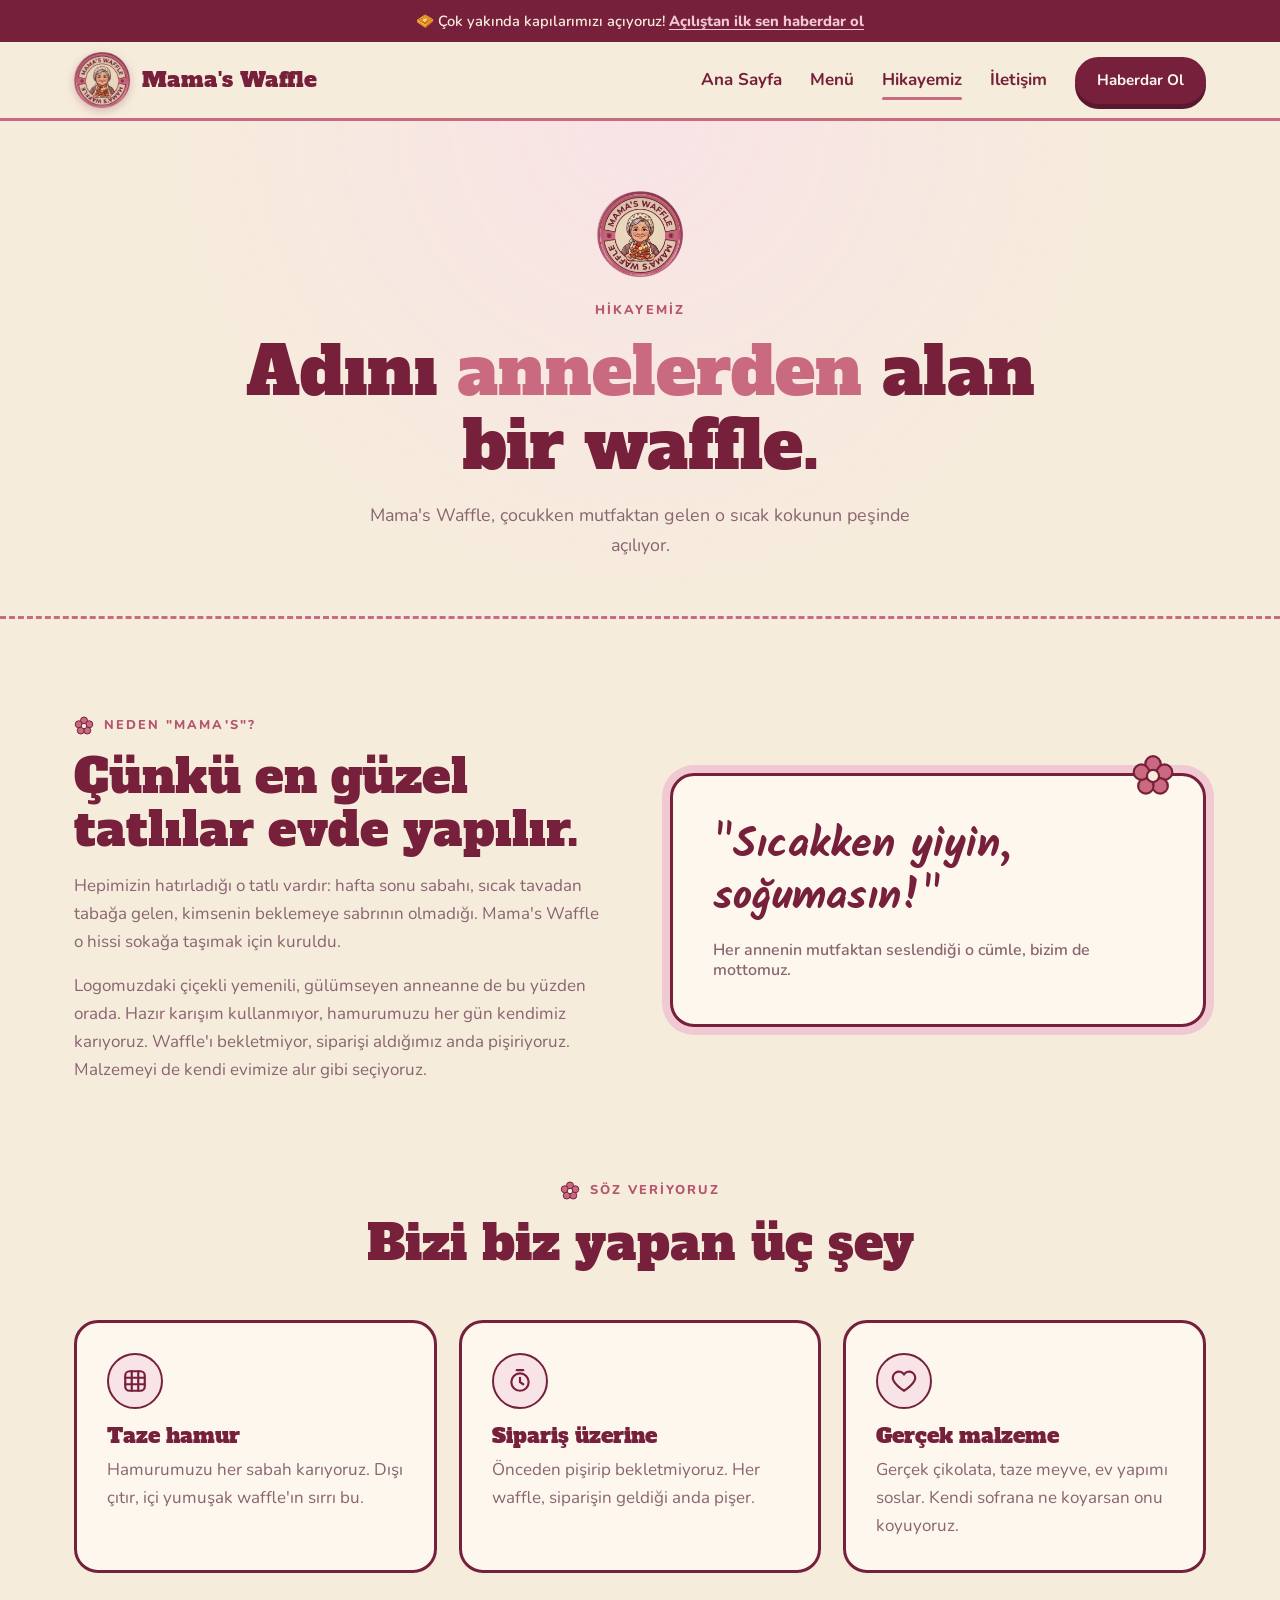
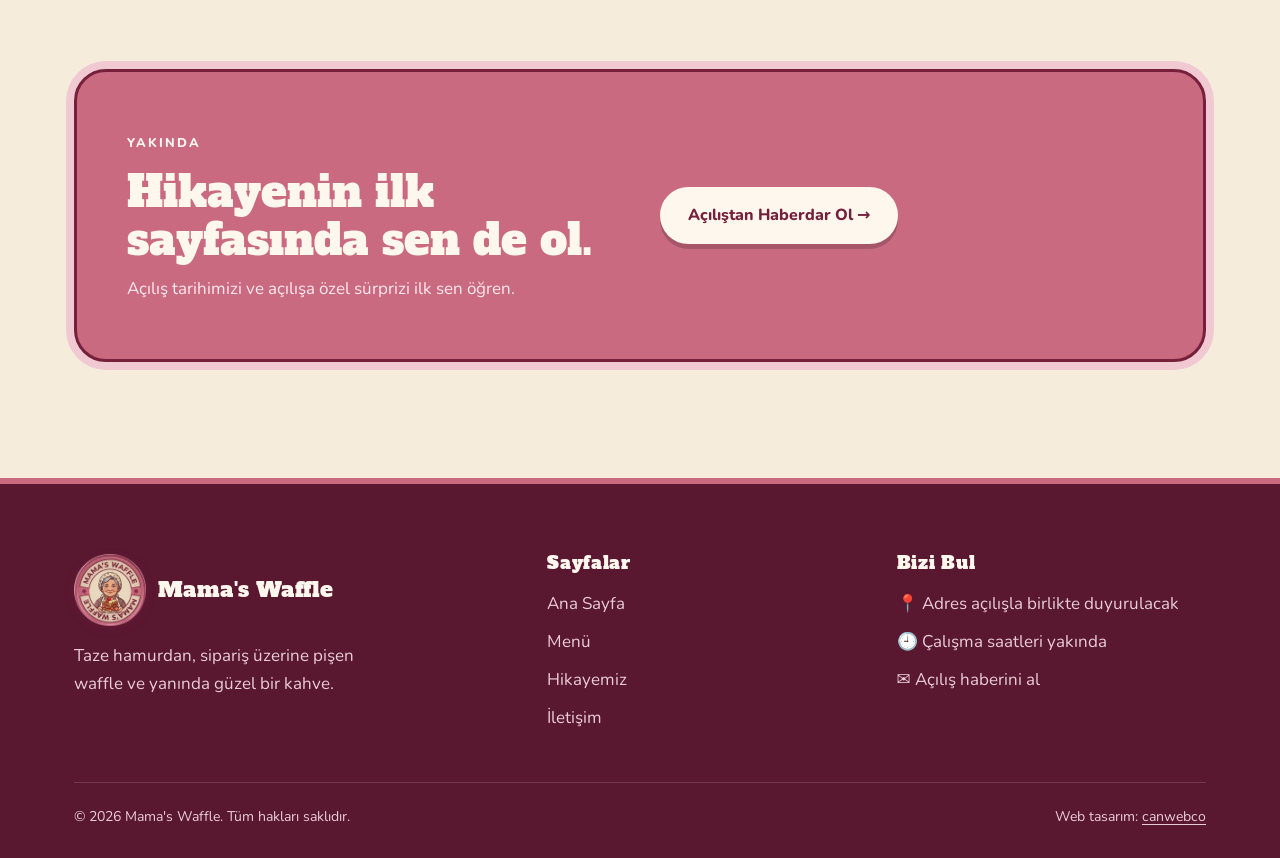
==== commit eac8c1a6: "Kova/tabak ifadelerini ve bölümünü kaldır Co-Authored-By: Claude Opus 5.5 <noreply@anthropic.com>" ====
--- a/hakkimizda.html
+++ b/hakkimizda.html
@@ -109,7 +109,7 @@
     <div class="foot">
       <div>
         <a href="index.html" class="logo"><img src="images/logo-320.webp" alt="" width="72" height="72" loading="lazy"><span>Mama's Waffle</span></a>
-        <p style="margin-top:16px;max-width:320px">Kovada ya da tabakta; taze hamurdan, sipariş üzerine pişen waffle ve yanında güzel bir kahve.</p>
+        <p style="margin-top:16px;max-width:320px">Taze hamurdan, sipariş üzerine pişen waffle ve yanında güzel bir kahve.</p>
       </div>
       <div>
         <h4>Sayfalar</h4>
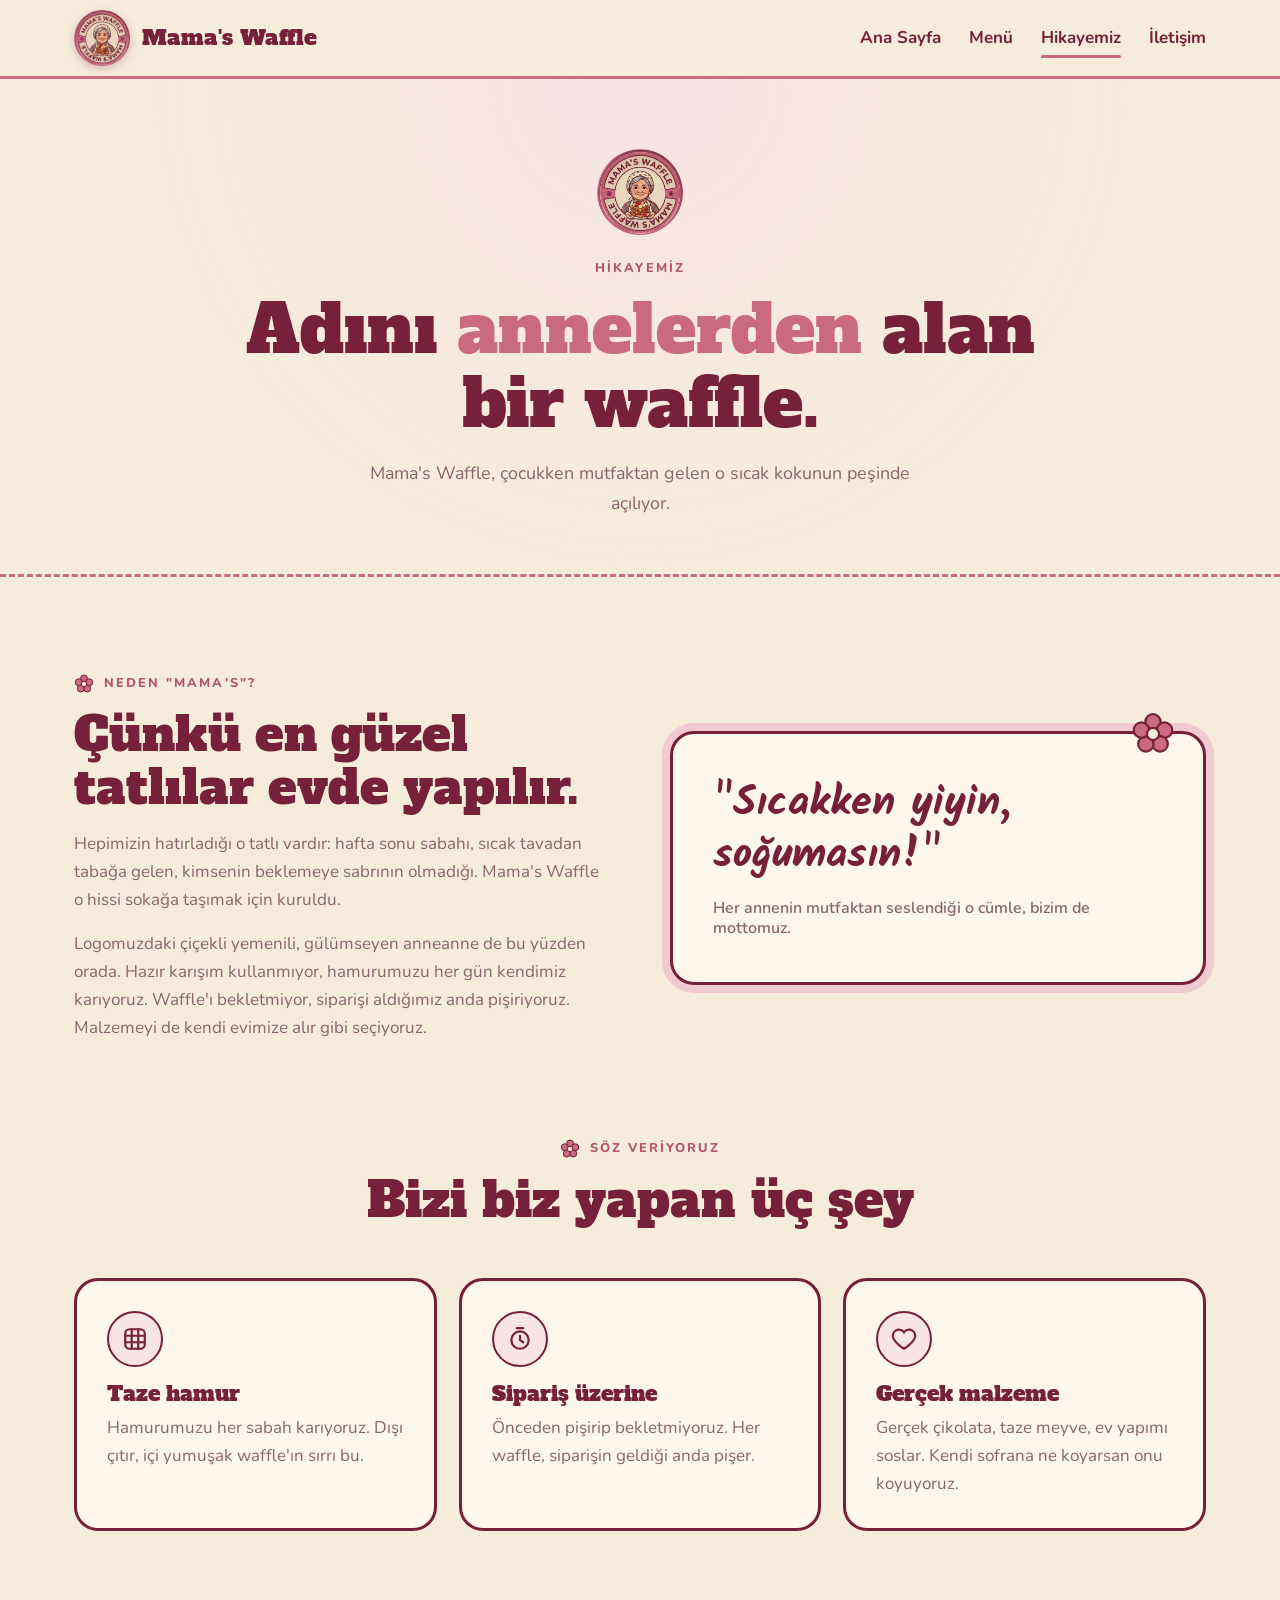
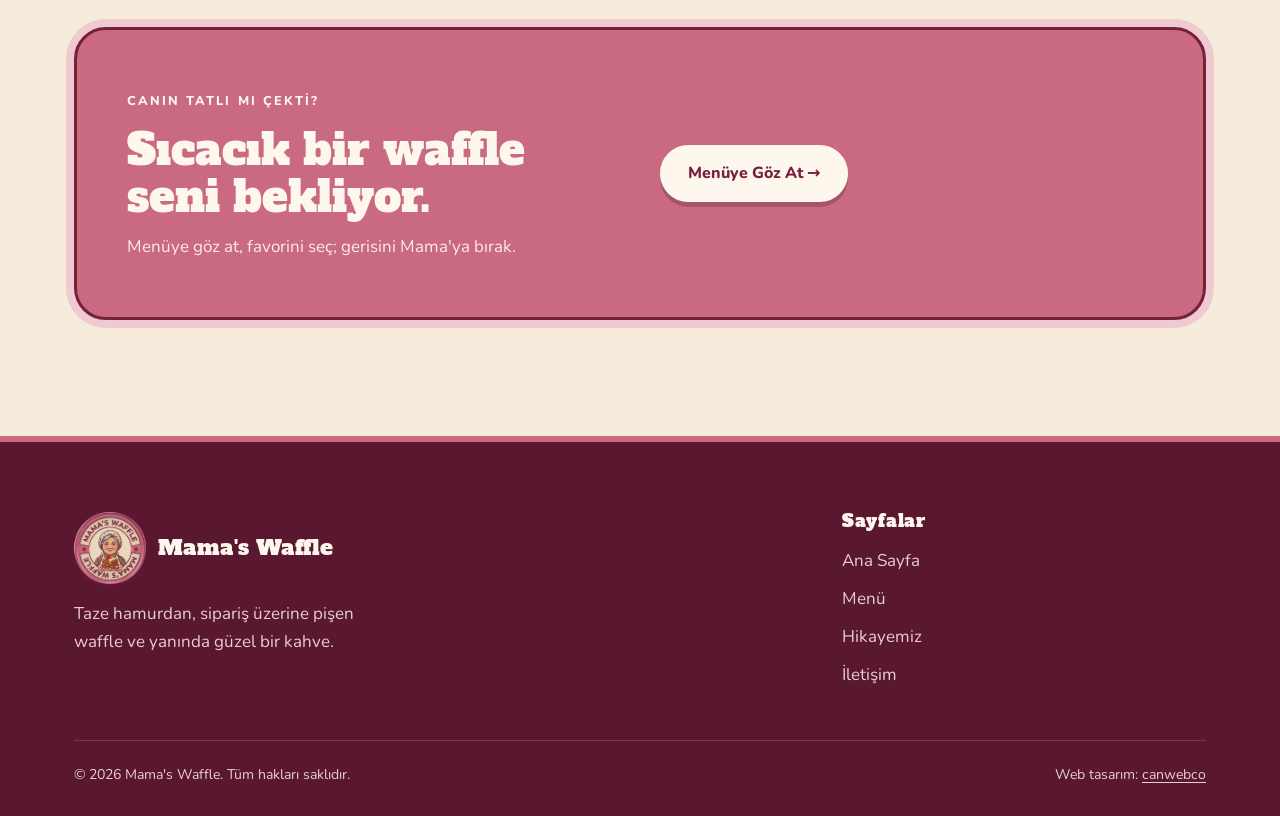
==== commit 45e99ff1: "Yakında/açılış ifadelerini kaldır: duyuru bandı, haberdar ol formları, taslak notu Co-Authored-By: C" ====
--- a/hakkimizda.html
+++ b/hakkimizda.html
@@ -23,8 +23,6 @@
 </head>
 <body>
 
-<div class="announce">🧇 Çok yakında kapılarımızı açıyoruz! <a href="iletisim.html#haber">Açılıştan ilk sen haberdar ol</a></div>
-
 <header>
   <nav class="nav">
     <a href="index.html" class="logo" aria-label="Mama's Waffle ana sayfa"><img src="images/logo-320.webp" alt="Mama's Waffle logosu" width="56" height="56"><span>Mama's Waffle</span></a>
@@ -33,7 +31,6 @@
       <a href="menu.html">Menü</a>
       <a href="hakkimizda.html" class="active">Hikayemiz</a>
       <a href="iletisim.html">İletişim</a>
-      <a href="iletisim.html#haber" class="btn">Haberdar Ol</a>
     </div>
     <button class="burger" id="burger" aria-label="Menüyü aç" aria-expanded="false"><span></span><span></span><span></span></button>
   </nav>
@@ -94,11 +91,11 @@
   <div class="container">
     <div class="notify reveal">
       <div>
-        <span class="eyebrow">Yakında</span>
-        <h2>Hikayenin ilk sayfasında sen de ol.</h2>
-        <p>Açılış tarihimizi ve açılışa özel sürprizi ilk sen öğren.</p>
+        <span class="eyebrow">Canın tatlı mı çekti?</span>
+        <h2>Sıcacık bir waffle seni bekliyor.</h2>
+        <p>Menüye göz at, favorini seç; gerisini Mama'ya bırak.</p>
       </div>
-      <div><a href="iletisim.html#haber" class="btn light">Açılıştan Haberdar Ol →</a></div>
+      <div><a href="menu.html" class="btn light">Menüye Göz At →</a></div>
     </div>
   </div>
 </section>
@@ -120,14 +117,6 @@
           <li><a href="iletisim.html">İletişim</a></li>
         </ul>
       </div>
-      <div>
-        <h4>Bizi Bul</h4>
-        <ul>
-          <li>📍 Adres açılışla birlikte duyurulacak</li>
-          <li>🕘 Çalışma saatleri yakında</li>
-          <li><a href="iletisim.html#haber">✉️ Açılış haberini al</a></li>
-        </ul>
-      </div>
     </div>
     <div class="foot-bottom">
       <span>© 2026 Mama's Waffle. Tüm hakları saklıdır.</span>
--- a/style.css
+++ b/style.css
@@ -231,7 +231,7 @@
 
 /* Footer */
 footer{background:var(--plum-2);color:#e9cdd5;padding:70px 0 30px;margin-top:20px;border-top:6px solid var(--rose)}
-.foot{display:grid;grid-template-columns:1.4fr 1fr 1fr;gap:40px}
+.foot{display:grid;grid-template-columns:2fr 1fr;gap:40px}
 footer .logo span{color:var(--paper)}
 footer .logo img{width:72px;height:72px}
 footer h4{color:var(--paper);font-size:1.1rem;margin-bottom:16px;letter-spacing:.04em}
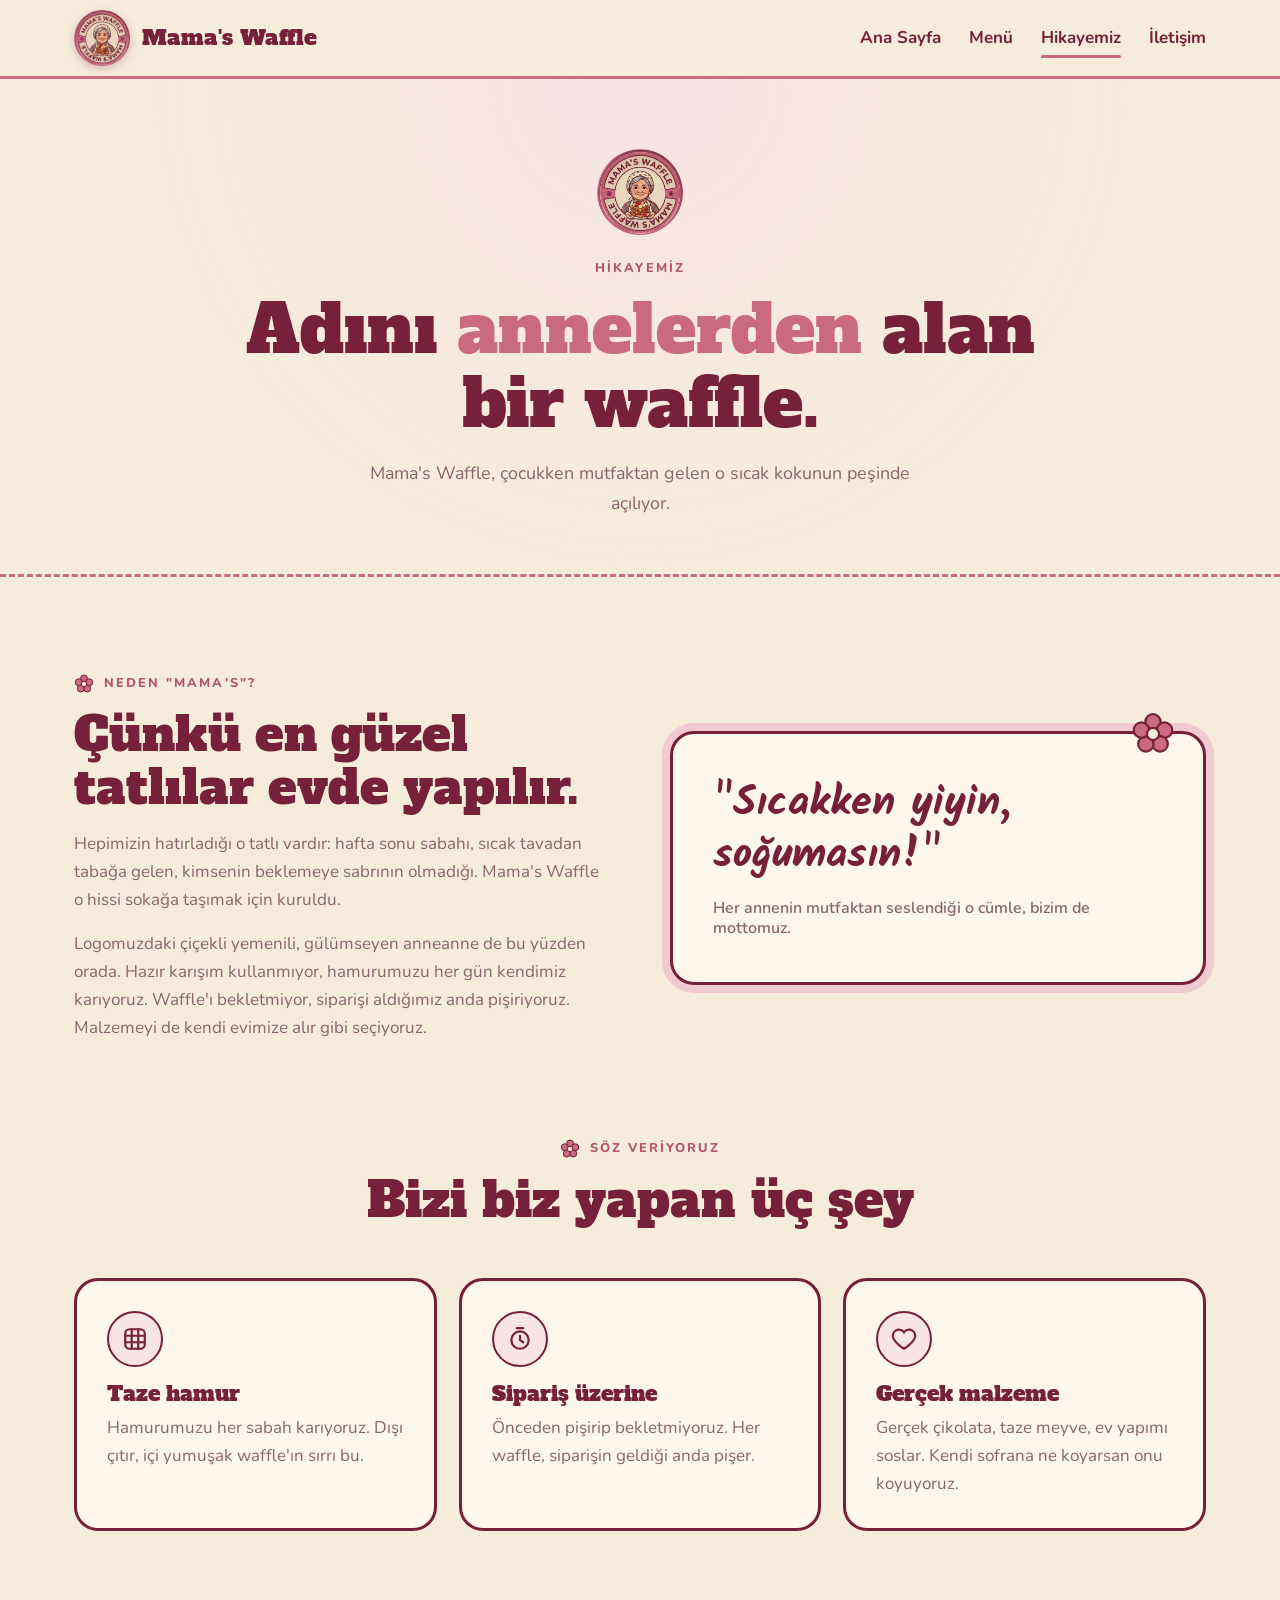
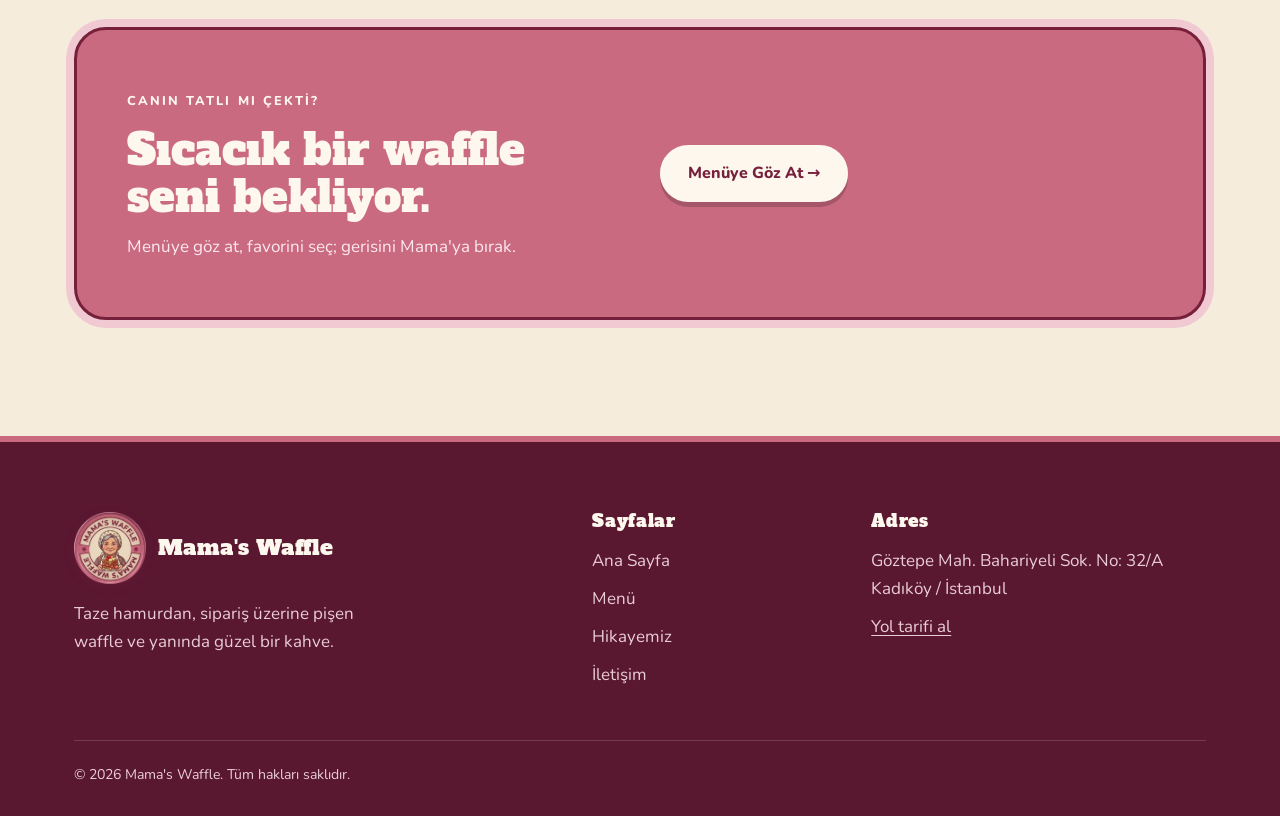
==== commit 3636af2a: "Add shop address to footer and contact page, remove canwebco credit Co-Authored-By: Claude Sonnet 5." ====
--- a/hakkimizda.html
+++ b/hakkimizda.html
@@ -117,10 +117,14 @@
           <li><a href="iletisim.html">İletişim</a></li>
         </ul>
       </div>
+      <div>
+        <h4>Adres</h4>
+        <p>Göztepe Mah. Bahariyeli Sok. No: 32/A<br>Kadıköy / İstanbul</p>
+        <p style="margin-top:10px"><a href="https://www.google.com/maps/search/?api=1&amp;query=Bahariyeli+Sokak+32+G%C3%B6ztepe+Kad%C4%B1k%C3%B6y+%C4%B0stanbul" target="_blank" rel="noopener" style="text-decoration:underline;text-underline-offset:3px">Yol tarifi al</a></p>
+      </div>
     </div>
     <div class="foot-bottom">
       <span>© 2026 Mama's Waffle. Tüm hakları saklıdır.</span>
-      <span>Web tasarım: <a href="https://canwebco.com" target="_blank" rel="noopener">canwebco</a></span>
     </div>
   </div>
 </footer>
--- a/style.css
+++ b/style.css
@@ -231,7 +231,7 @@
 
 /* Footer */
 footer{background:var(--plum-2);color:#e9cdd5;padding:70px 0 30px;margin-top:20px;border-top:6px solid var(--rose)}
-.foot{display:grid;grid-template-columns:2fr 1fr;gap:40px}
+.foot{display:grid;grid-template-columns:2fr 1fr 1.4fr;gap:40px}
 footer .logo span{color:var(--paper)}
 footer .logo img{width:72px;height:72px}
 footer h4{color:var(--paper);font-size:1.1rem;margin-bottom:16px;letter-spacing:.04em}
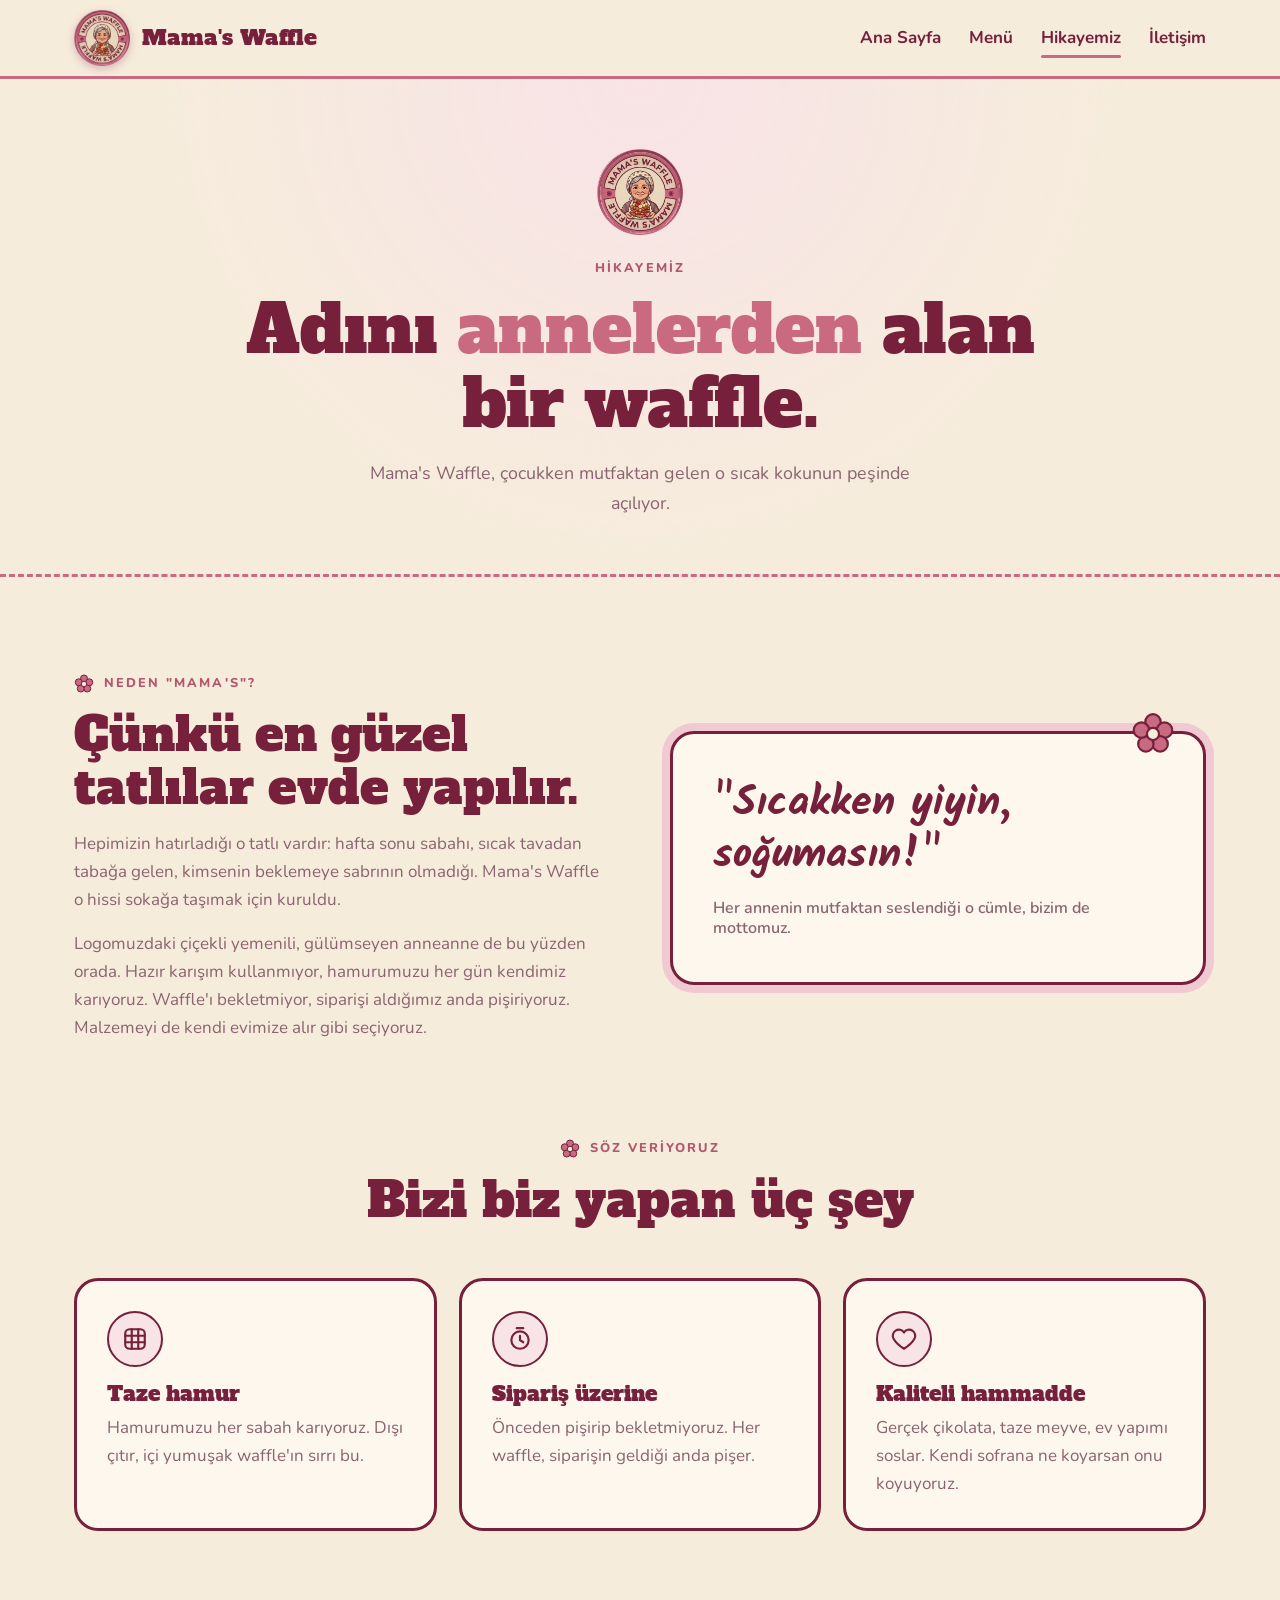
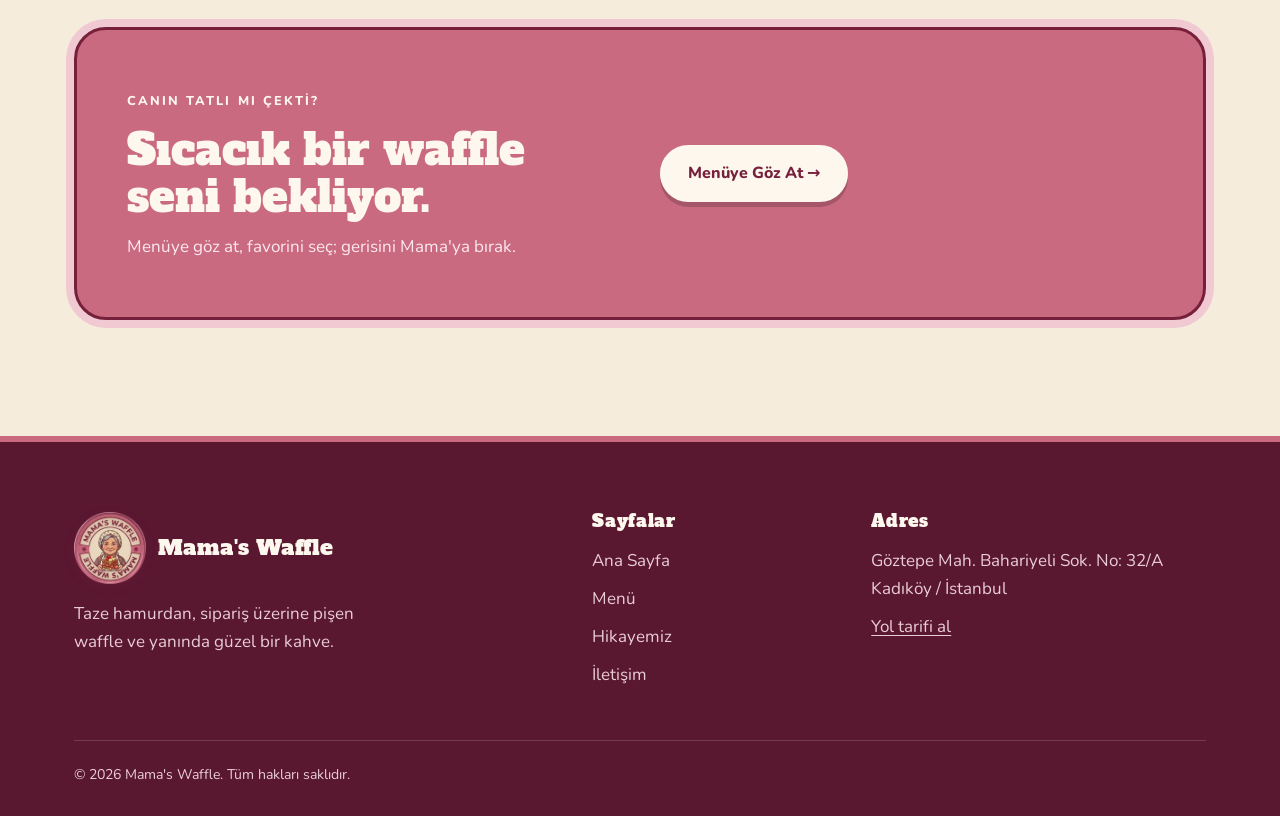
==== commit a3ffee33: "Gerçek malzeme başlığını Kaliteli hammadde yap Co-Authored-By: Claude Sonnet 5.5 <noreply@anthropic." ====
--- a/hakkimizda.html
+++ b/hakkimizda.html
@@ -3,13 +3,21 @@
 <head>
 <meta charset="UTF-8">
 <meta name="viewport" content="width=device-width, initial-scale=1.0">
+<!-- Google tag (gtag.js) -->
+<script async src="https://www.googletagmanager.com/gtag/js?id=G-5L23BG56F2"></script>
+<script>
+  window.dataLayer = window.dataLayer || [];
+  function gtag(){dataLayer.push(arguments);}
+  gtag('js', new Date());
+  gtag('config', 'G-5L23BG56F2');
+</script>
 <title>Hikayemiz | Mama's Waffle</title>
-<meta name="description" content="Mama's Waffle'ın hikayesi: anneanne tarifi, taze hamur, sipariş üzerine pişen waffle ve gerçek malzeme.">
+<meta name="description" content="Mama's Waffle'ın hikayesi: anneanne tarifi, taze hamur, sipariş üzerine pişen waffle ve kaliteli hammadde.">
 <link rel="canonical" href="https://www.mamaswaffle.com/hakkimizda.html">
 <meta property="og:type" content="website">
 <meta property="og:site_name" content="Mama's Waffle">
 <meta property="og:title" content="Hikayemiz | Mama's Waffle">
-<meta property="og:description" content="Mama's Waffle'ın hikayesi: anneanne tarifi, taze hamur, sipariş üzerine pişen waffle ve gerçek malzeme.">
+<meta property="og:description" content="Mama's Waffle'ın hikayesi: anneanne tarifi, taze hamur, sipariş üzerine pişen waffle ve kaliteli hammadde.">
 <meta property="og:url" content="https://www.mamaswaffle.com/hakkimizda.html">
 <meta property="og:image" content="https://www.mamaswaffle.com/images/og-image.png">
 <meta name="twitter:card" content="summary_large_image">
@@ -80,7 +88,7 @@
       </div>
       <div class="value reveal">
         <div class="ic"><svg width="26" height="26" viewBox="0 0 24 24" fill="none" stroke="#76203b" stroke-width="2" stroke-linecap="round" stroke-linejoin="round"><path d="M12 21s-7-4.5-9.5-9A5.5 5.5 0 0 1 12 6a5.5 5.5 0 0 1 9.5 6C19 16.5 12 21 12 21z"/></svg></div>
-        <h3>Gerçek malzeme</h3>
+        <h3>Kaliteli hammadde</h3>
         <p>Gerçek çikolata, taze meyve, ev yapımı soslar. Kendi sofrana ne koyarsan onu koyuyoruz.</p>
       </div>
     </div>
--- a/style.css
+++ b/style.css
@@ -143,7 +143,7 @@
 /* Mama bandı */
 .mama-band{background:var(--plum);color:var(--cream);position:relative;overflow:hidden}
 .mama-band::before{content:'';position:absolute;inset:0;opacity:.08;background:url(images/flower-cream.svg) 0 0/56px 56px}
-.mama-band .grid{display:grid;grid-template-columns:.8fr 1.2fr;gap:56px;align-items:center;position:relative}
+.mama-band .grid{display:grid;grid-template-columns:1fr;max-width:820px;gap:56px;align-items:center;position:relative}
 .mama-band h2{color:var(--paper);font-size:clamp(2rem,4vw,3rem)}
 .mama-band h2 em{font-style:normal;color:var(--rose-soft)}
 .mama-band p{color:#e9cdd5;margin:18px 0 28px;font-size:1.08rem}
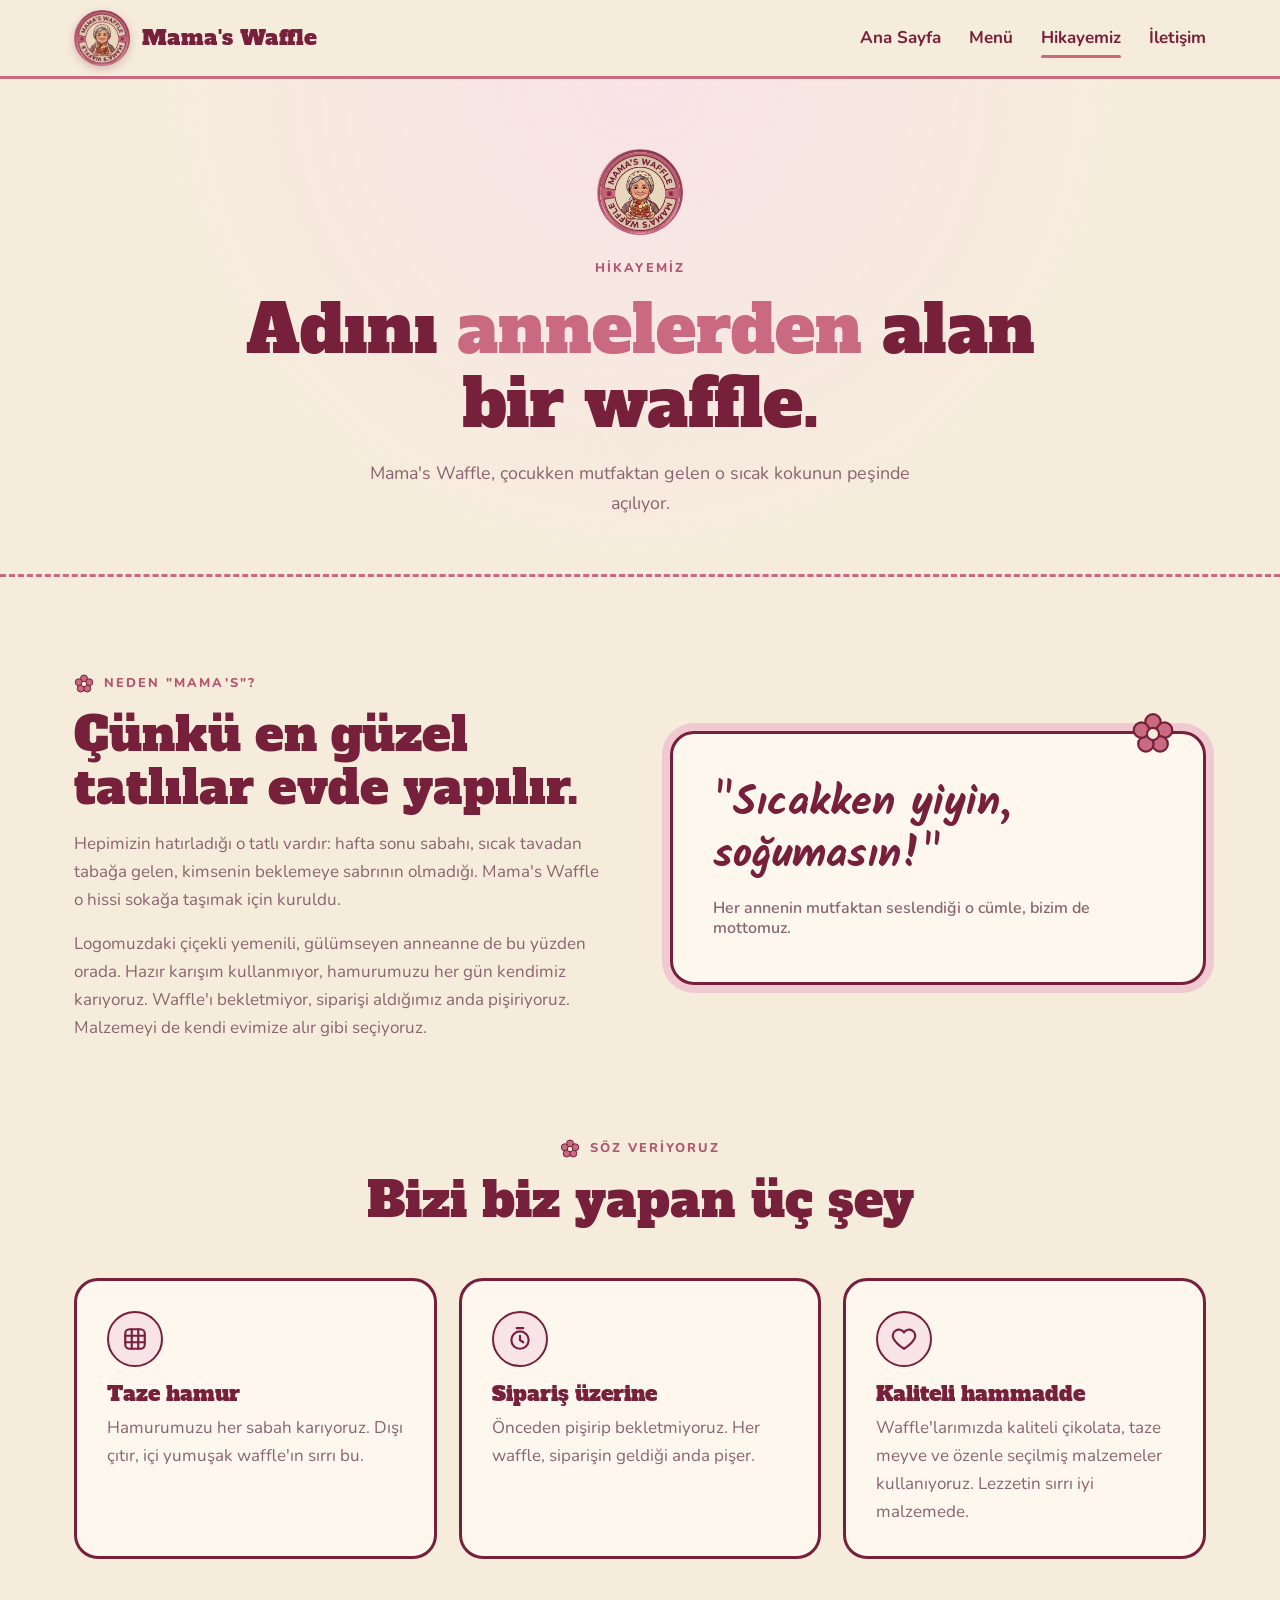
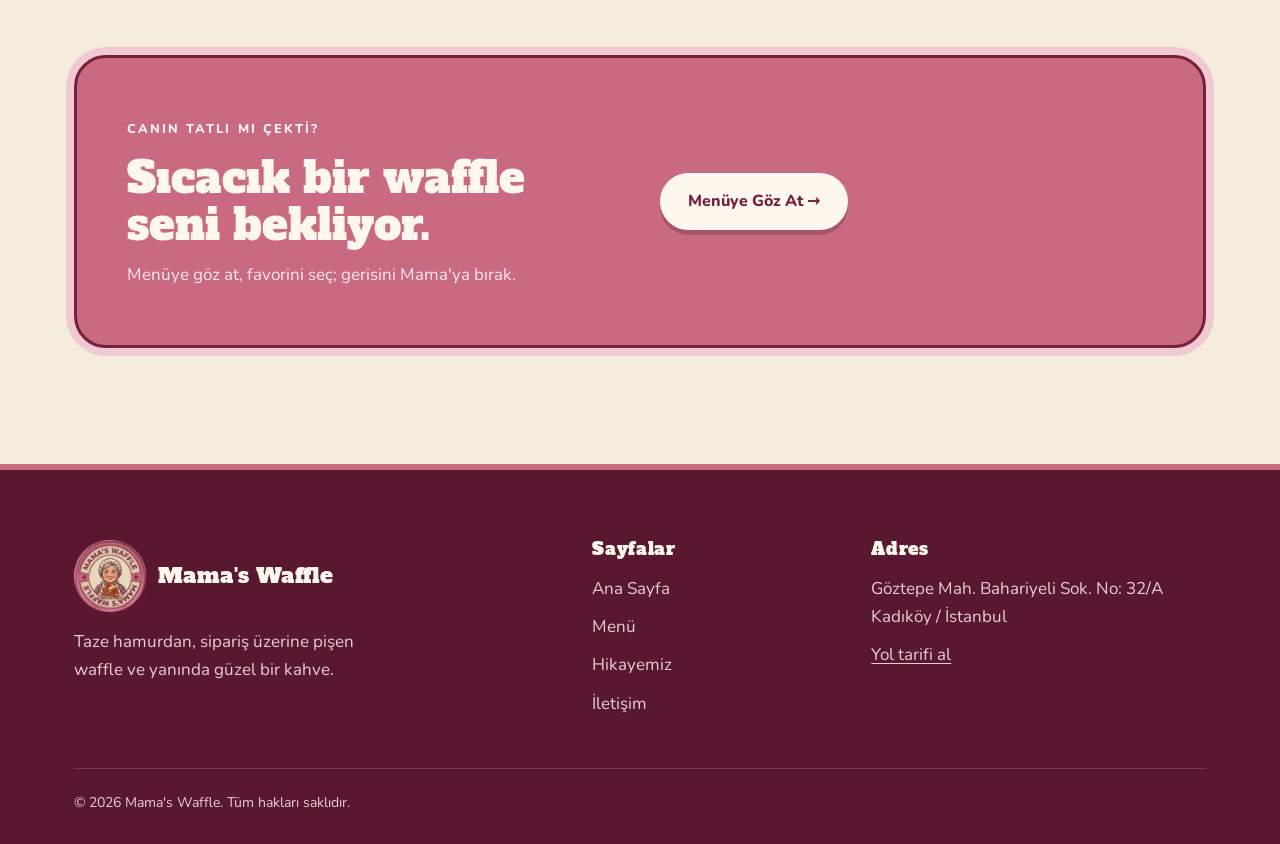
==== commit a069d4cc: "Kaliteli hammadde açıklamasını güncelle Co-Authored-By: Claude Sonnet 5.5 <noreply@anthropic.com>" ====
--- a/hakkimizda.html
+++ b/hakkimizda.html
@@ -89,7 +89,7 @@
       <div class="value reveal">
         <div class="ic"><svg width="26" height="26" viewBox="0 0 24 24" fill="none" stroke="#76203b" stroke-width="2" stroke-linecap="round" stroke-linejoin="round"><path d="M12 21s-7-4.5-9.5-9A5.5 5.5 0 0 1 12 6a5.5 5.5 0 0 1 9.5 6C19 16.5 12 21 12 21z"/></svg></div>
         <h3>Kaliteli hammadde</h3>
-        <p>Gerçek çikolata, taze meyve, ev yapımı soslar. Kendi sofrana ne koyarsan onu koyuyoruz.</p>
+        <p>Waffle'larımızda kaliteli çikolata, taze meyve ve özenle seçilmiş malzemeler kullanıyoruz. Lezzetin sırrı iyi malzemede.</p>
       </div>
     </div>
   </div>
